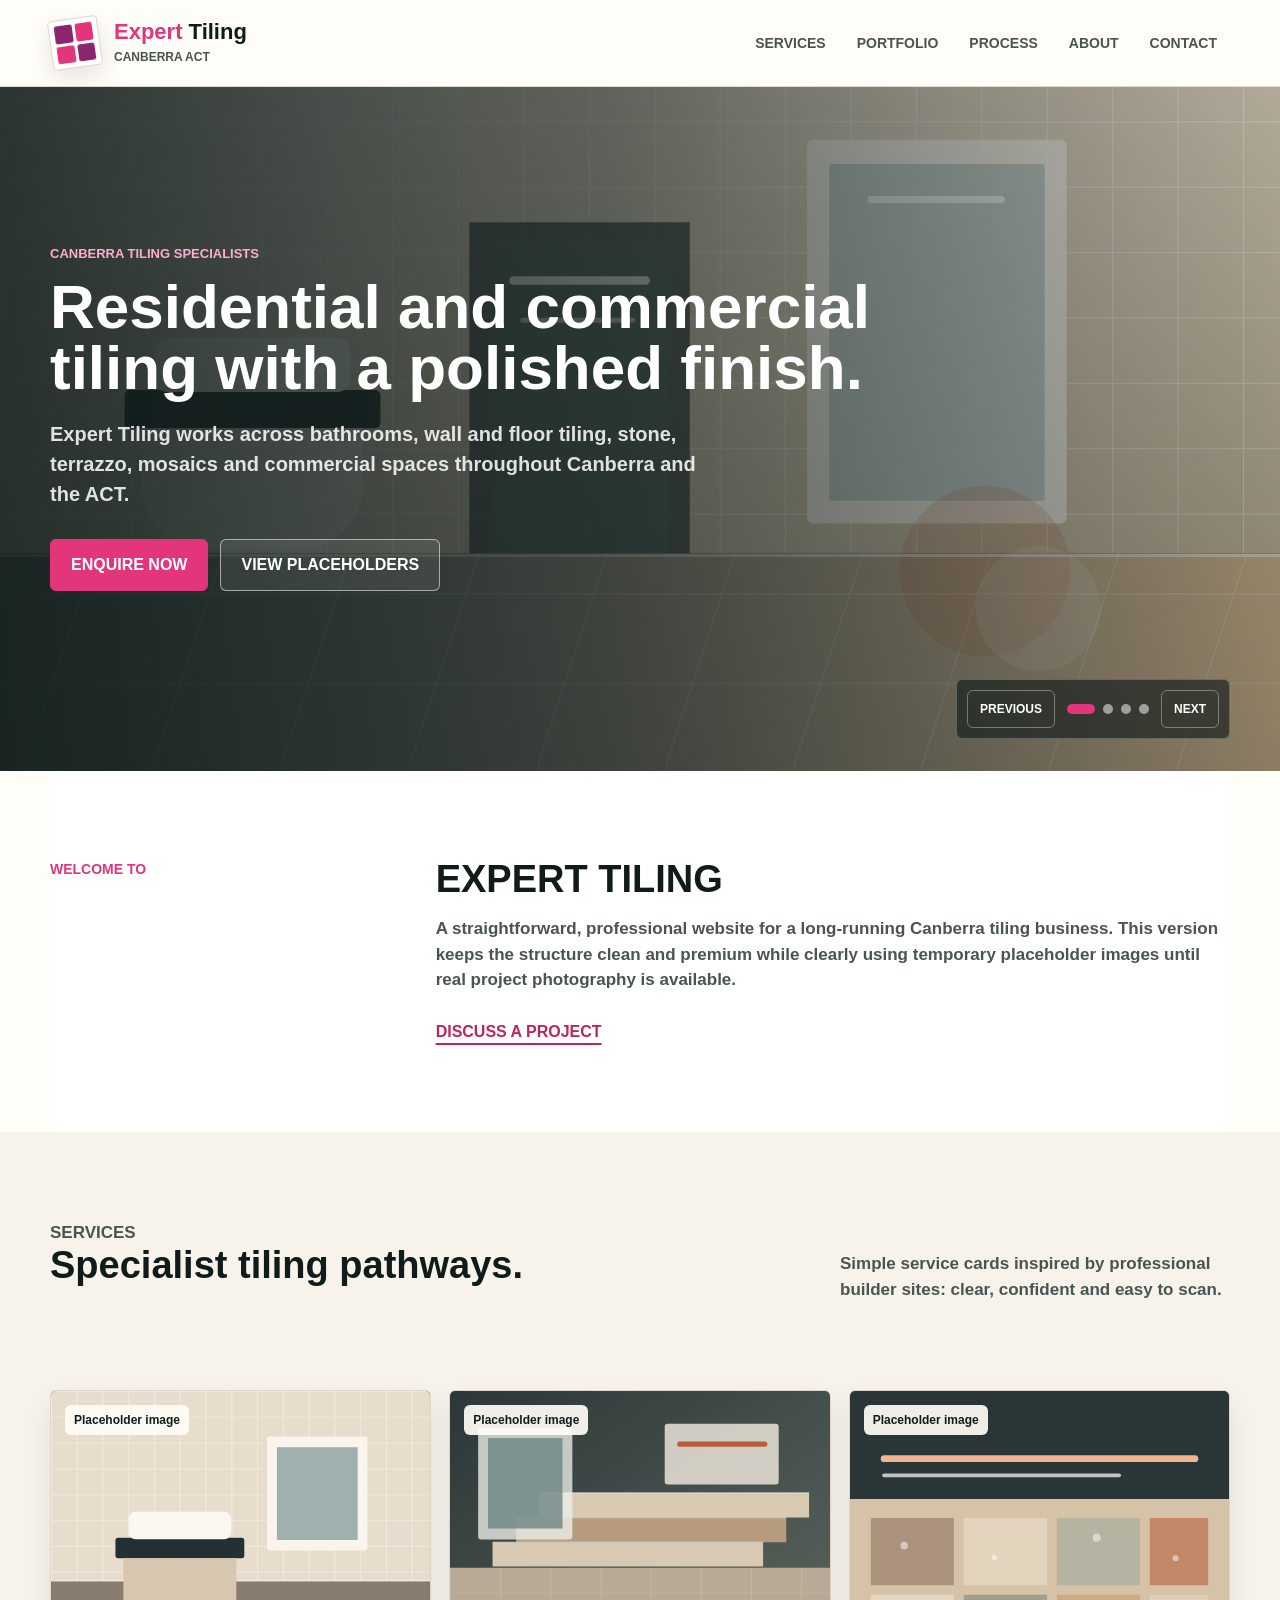
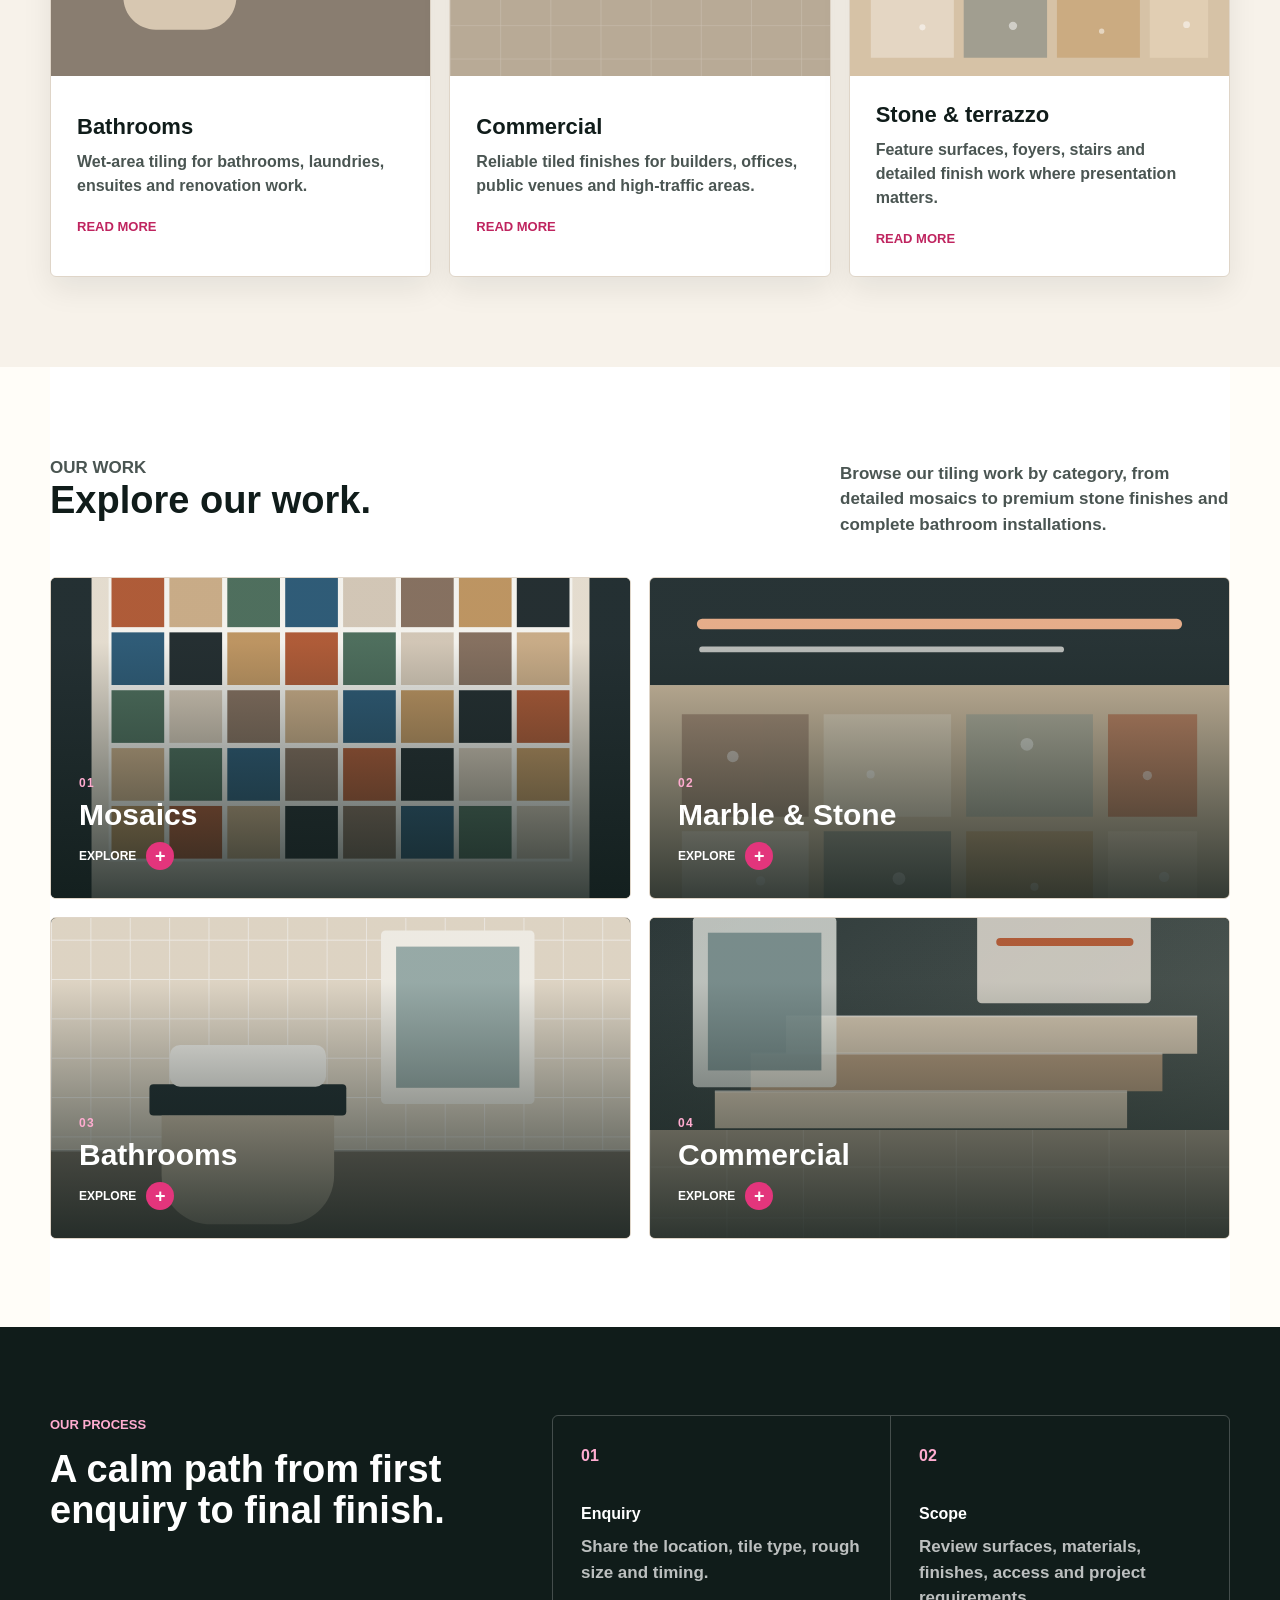
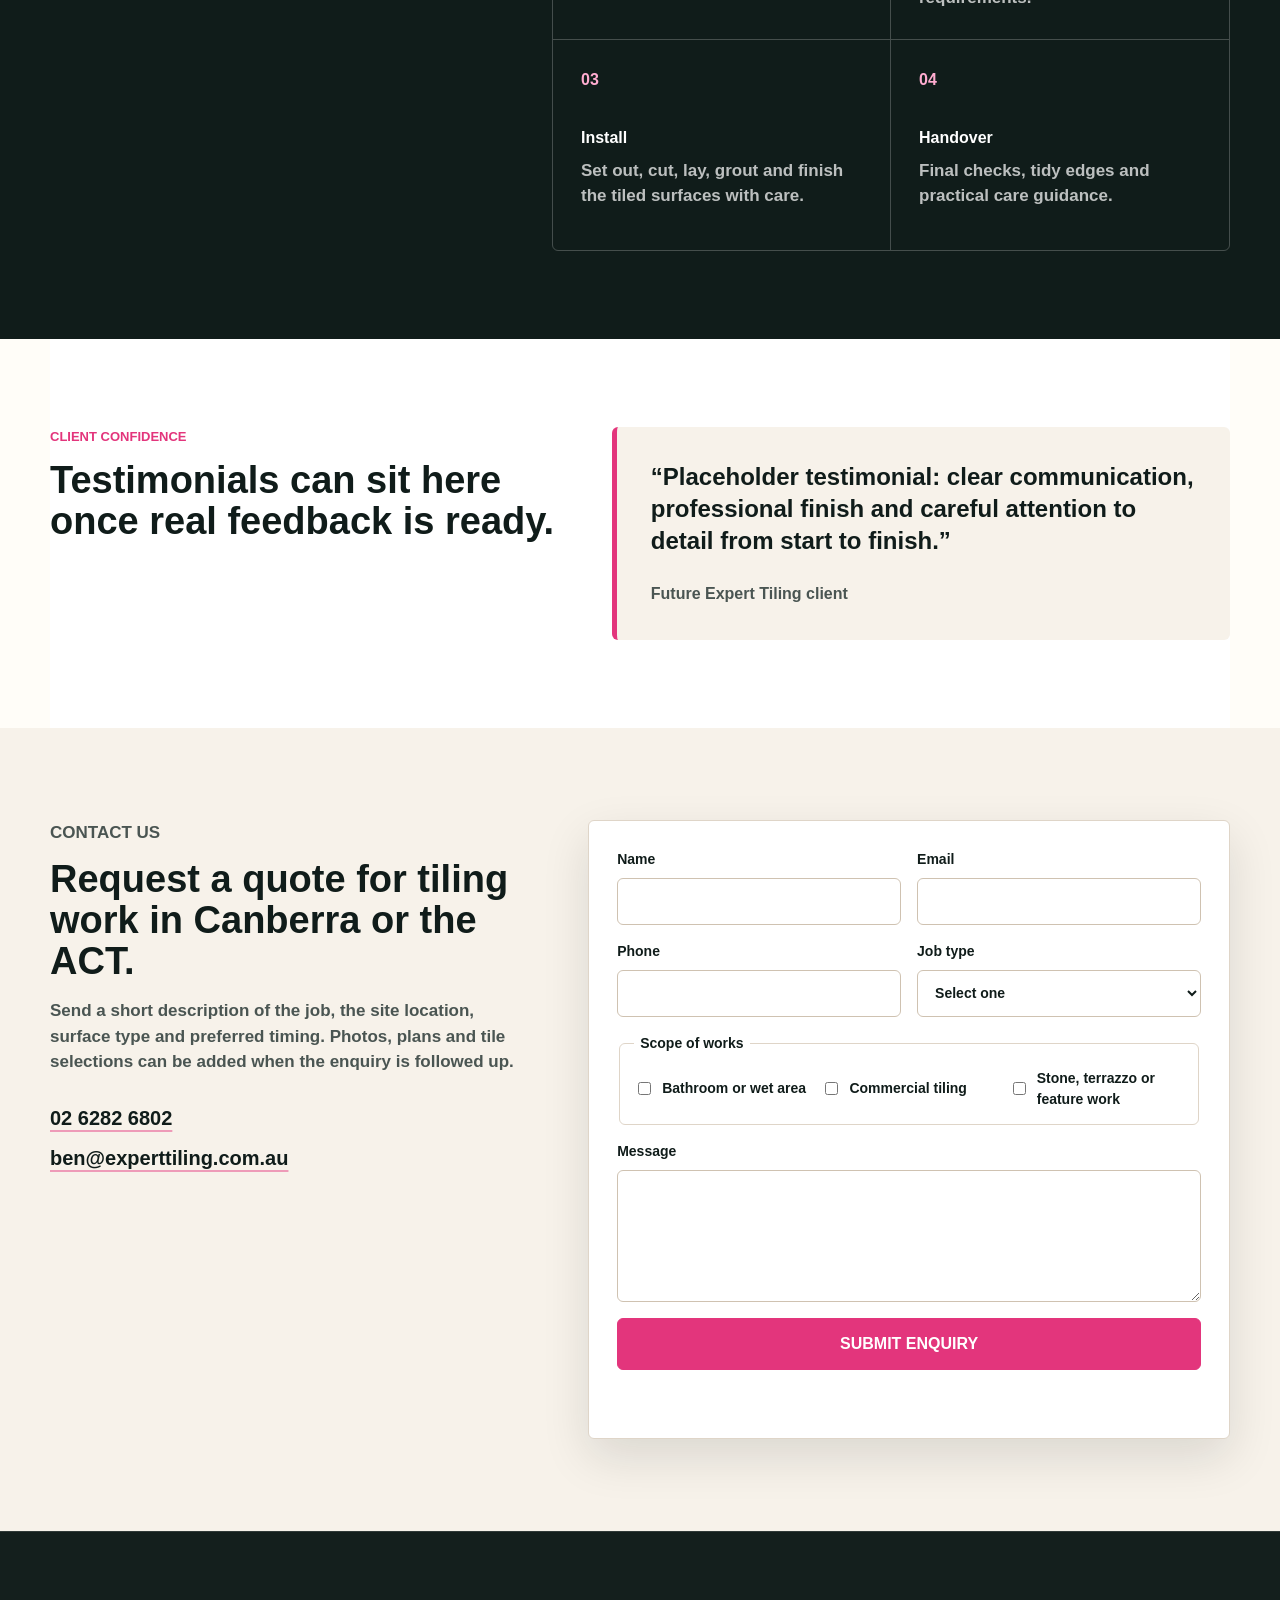
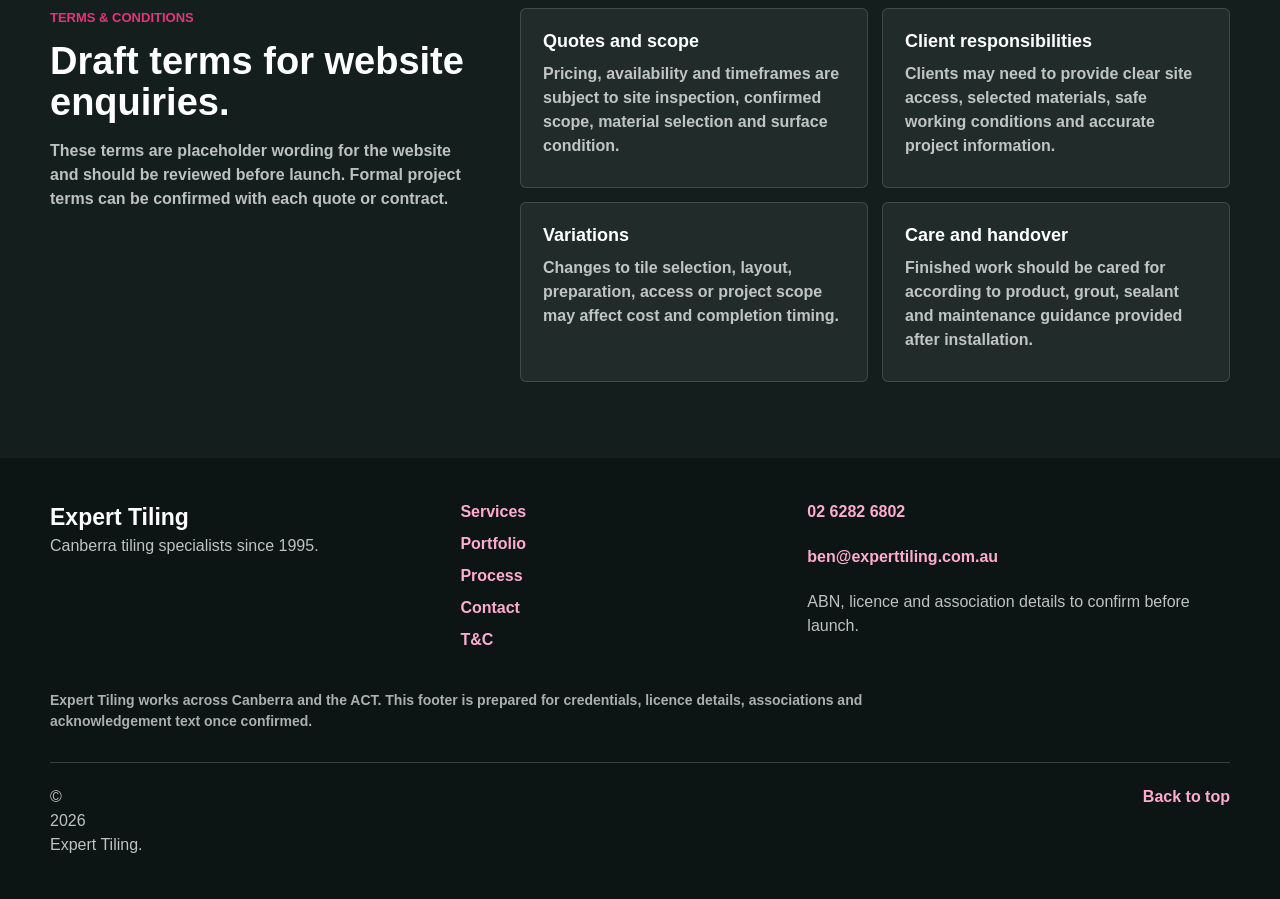
==== index.html @ 42ad2a0a "Initial Commit" ====
<!doctype html>
<html lang="en-AU">
  <head>
    <meta charset="utf-8">
    <meta name="viewport" content="width=device-width, initial-scale=1">
    <meta
      name="description"
      content="Expert Tiling provides commercial and residential tiling services across Canberra and the ACT, including bathrooms, stone, terrazzo, mosaics and commercial tiling."
    >
    <title>Expert Tiling | Canberra Tiling Specialists</title>
    <link rel="preload" href="assets/hero-placeholder.svg" as="image">
    <link rel="stylesheet" href="styles.css">
  </head>
  <body>
    <header class="site-header" data-header>
      <div class="header-inner">
        <a class="brand" href="#top" aria-label="Expert Tiling home">
          <span class="brand-mark" aria-hidden="true">
            <span></span>
            <span></span>
            <span></span>
            <span></span>
          </span>
          <span class="brand-type">
            <strong><span>Expert</span> Tiling</strong>
            <small>Canberra ACT</small>
          </span>
        </a>

        <button class="nav-toggle" type="button" aria-expanded="false" aria-controls="site-nav">
          <span class="sr-only">Toggle navigation</span>
          <span></span>
          <span></span>
          <span></span>
        </button>

        <nav class="site-nav" id="site-nav" aria-label="Main navigation">
          <a href="#services">Services</a>
          <a href="#portfolio">Portfolio</a>
          <a href="#process">Process</a>
          <a href="#about">About</a>
          <a href="#contact">Contact</a>
        </nav>
      </div>
    </header>

    <main id="top">
      <section class="hero" aria-labelledby="hero-title" data-hero>
        <div class="hero-slides" aria-hidden="true">
          <img class="hero-image is-active" src="assets/hero-placeholder.svg" alt="">
          <img class="hero-image" src="assets/bathroom-placeholder.svg" alt="">
          <img class="hero-image" src="assets/commercial-placeholder.svg" alt="">
          <img class="hero-image" src="assets/stone-placeholder.svg" alt="">
        </div>
        <div class="hero-overlay" aria-hidden="true"></div>

        <div class="hero-content">
          <p class="eyebrow">Canberra tiling specialists</p>
          <h1 id="hero-title">Residential and commercial tiling with a polished finish.</h1>
          <p class="hero-copy">
            Expert Tiling works across bathrooms, wall and floor tiling, stone, terrazzo,
            mosaics and commercial spaces throughout Canberra and the ACT.
          </p>
          <div class="hero-actions" aria-label="Primary actions">
            <a class="button primary" href="#contact">Enquire now</a>
            <a class="button secondary" href="#portfolio">View placeholders</a>
          </div>
        </div>

        <div class="slider-panel" aria-label="Hero image controls">
          <button class="slider-arrow" type="button" data-slide="previous" aria-label="Previous placeholder image">Previous</button>
          <div class="slider-dots" aria-label="Choose placeholder image">
            <button class="is-active" type="button" data-slide-to="0" aria-label="Show placeholder image 1"></button>
            <button type="button" data-slide-to="1" aria-label="Show placeholder image 2"></button>
            <button type="button" data-slide-to="2" aria-label="Show placeholder image 3"></button>
            <button type="button" data-slide-to="3" aria-label="Show placeholder image 4"></button>
          </div>
          <button class="slider-arrow" type="button" data-slide="next" aria-label="Next placeholder image">Next</button>
        </div>
      </section>

      <section class="intro section" id="about" aria-labelledby="intro-title">
        <div class="intro-label">Welcome to</div>
        <div class="intro-content">
          <h2 id="intro-title">Expert Tiling</h2>
          <p>
            A straightforward, professional website for a long-running Canberra tiling business.
            This version keeps the structure clean and premium while clearly using temporary
            placeholder images until real project photography is available.
          </p>
          <a class="text-link" href="#contact">Discuss a project</a>
        </div>
      </section>

      <section class="service-pathways" id="services" aria-labelledby="services-title">
        <div class="section-heading section">
          <div>
            <p class="eyebrow">Services</p>
            <h2 id="services-title">Specialist tiling pathways.</h2>
          </div>
          <p>
            Simple service cards inspired by professional builder sites: clear, confident and easy to scan.
          </p>
        </div>

        <div class="pathway-grid section-narrow">
          <a class="pathway-card" href="#contact">
            <img src="assets/bathroom-placeholder.svg" alt="Bathroom tiling placeholder">
            <span class="placeholder-label">Placeholder image</span>
            <div>
              <h3>Bathrooms</h3>
              <p>Wet-area tiling for bathrooms, laundries, ensuites and renovation work.</p>
              <span>Read more</span>
            </div>
          </a>
          <a class="pathway-card" href="#contact">
            <img src="assets/commercial-placeholder.svg" alt="Commercial tiling placeholder">
            <span class="placeholder-label">Placeholder image</span>
            <div>
              <h3>Commercial</h3>
              <p>Reliable tiled finishes for builders, offices, public venues and high-traffic areas.</p>
              <span>Read more</span>
            </div>
          </a>
          <a class="pathway-card" href="#contact">
            <img src="assets/stone-placeholder.svg" alt="Stone and terrazzo placeholder">
            <span class="placeholder-label">Placeholder image</span>
            <div>
              <h3>Stone & terrazzo</h3>
              <p>Feature surfaces, foyers, stairs and detailed finish work where presentation matters.</p>
              <span>Read more</span>
            </div>
          </a>
        </div>
      </section>

      <section class="gallery section" id="portfolio" aria-labelledby="gallery-title">
  <div class="section-heading gallery-heading">
    <div>
      <p class="eyebrow">Our work</p>
      <h2 id="gallery-title">Explore our work.</h2>
    </div>

    <p>
      Browse our tiling work by category, from detailed mosaics to premium
      stone finishes and complete bathroom installations.
    </p>
  </div>

  <div class="gallery-grid">

    <!-- Mosaics -->
    <article class="gallery-category" data-gallery-category>
      <button
        class="gallery-category-trigger"
        type="button"
        aria-expanded="false"
      >
        <img
          src="assets/mosaic-placeholder.svg"
          alt="Mosaic tiling"
        >

        <span class="gallery-category-overlay">
          <span class="gallery-category-number">01</span>
          <span class="gallery-category-title">Mosaics</span>
          <span class="gallery-category-action">
            Explore
            <span>+</span>
          </span>
        </span>
      </button>

<div class="gallery-expanded">

  <div class="gallery-feature">

    <img
      src="assets/mosaic-placeholder.svg"
      alt="Mosaic tiling project"
      data-gallery-main
    >

    <button
      class="gallery-carousel-button previous"
      type="button"
      data-gallery-prev
      aria-label="Previous mosaic image"
    >
      &#8592;
    </button>

    <button
      class="gallery-carousel-button next"
      type="button"
      data-gallery-next
      aria-label="Next mosaic image"
    >
      &#8594;
    </button>

    <span
      class="gallery-image-counter"
      data-gallery-counter
    >1 / 3</span>

  </div>

  <div class="gallery-feature-content">

    <p class="eyebrow">Mosaics</p>

    <h3>Detailed feature tiling.</h3>

    <p>
      A selection of mosaic work, feature areas and detailed tile
      installations.
    </p>

  </div>

  <div class="gallery-thumbnails">

    <button
      class="gallery-thumbnail is-active"
      type="button"
      data-gallery-thumb
      data-image="assets/mosaic-placeholder.svg"
      data-alt="Mosaic project 1"
    >
      <img
        src="assets/mosaic-placeholder.svg"
        alt="Mosaic project 1"
      >
    </button>

    <button
      class="gallery-thumbnail"
      type="button"
      data-gallery-thumb
      data-image="assets/mosaic-placeholder.svg"
      data-alt="Mosaic project 2"
    >
      <img
        src="assets/mosaic-placeholder.svg"
        alt="Mosaic project 2"
      >
    </button>

    <button
      class="gallery-thumbnail"
      type="button"
      data-gallery-thumb
      data-image="assets/mosaic-placeholder.svg"
      data-alt="Mosaic project 3"
    >
      <img
        src="assets/mosaic-placeholder.svg"
        alt="Mosaic project 3"
      >
    </button>

  </div>

</div>
    </article>


    <!-- Marble & Stone -->
    <article class="gallery-category" data-gallery-category>
      <button
        class="gallery-category-trigger"
        type="button"
        aria-expanded="false"
      >
        <img
          src="assets/stone-placeholder.svg"
          alt="Marble and stone tiling"
        >

        <span class="gallery-category-overlay">
          <span class="gallery-category-number">02</span>
          <span class="gallery-category-title">Marble & Stone</span>
          <span class="gallery-category-action">
            Explore
            <span>+</span>
          </span>
        </span>
      </button>

<div class="gallery-expanded">

  <div class="gallery-feature">

    <img
      src="assets/stone-placeholder.svg"
      alt="Stone tiling project"
      data-gallery-main
    >

    <button
      class="gallery-carousel-button previous"
      type="button"
      data-gallery-prev
      aria-label="Previous Stone image"
    >
      &#8592;
    </button>

    <button
      class="gallery-carousel-button next"
      type="button"
      data-gallery-next
      aria-label="Next Stone image"
    >
      &#8594;
    </button>

    <span
      class="gallery-image-counter"
      data-gallery-counter
    >1 / 3</span>

  </div>

  <div class="gallery-feature-content">

    <p class="eyebrow">Marble and Stone</p>

    <h3>Detailed feature tiling.</h3>

    <p>
      A selection of Marble and Stone work, feature areas and detailed tile
      installations.
    </p>

  </div>

  <div class="gallery-thumbnails">

    <button
      class="gallery-thumbnail is-active"
      type="button"
      data-gallery-thumb
      data-image="assets/stone-placeholder.svg"
      data-alt="Marble and Stone project 1"
    >
      <img
        src="assets/stone-placeholder.svg"
        alt="Marble and Stone project 1"
      >
    </button>

    <button
      class="gallery-thumbnail"
      type="button"
      data-gallery-thumb
      data-image="assets/stone-placeholder.svg"
      data-alt="Marble and Stone project 2"
    >
      <img
        src="assets/stone-placeholder.svg"
        alt="Marble and Stone project 2"
      >
    </button>

    <button
      class="gallery-thumbnail"
      type="button"
      data-gallery-thumb
      data-image="assets/stone-placeholder.svg"
      data-alt="Marble and Stone project 3"
    >
      <img
        src="assets/stone-placeholder.svg"
        alt="Marble and Stone project 3"
      >
    </button>

  </div>

</div>
    </article>


    <!-- Bathrooms -->
    <article class="gallery-category" data-gallery-category>
      <button
        class="gallery-category-trigger"
        type="button"
        aria-expanded="false"
      >
        <img
          src="assets/bathroom-placeholder.svg"
          alt="Bathroom tiling"
        >

        <span class="gallery-category-overlay">
          <span class="gallery-category-number">03</span>
          <span class="gallery-category-title">Bathrooms</span>
          <span class="gallery-category-action">
            Explore
            <span>+</span>
          </span>
        </span>
      </button>

<div class="gallery-expanded">

  <div class="gallery-feature">

    <img
      src="assets/bathroom-placeholder.svg"
      alt="Bathroom tiling project"
      data-gallery-main
    >

    <button
      class="gallery-carousel-button previous"
      type="button"
      data-gallery-prev
      aria-label="Previous bathroom image"
    >
      &#8592;
    </button>

    <button
      class="gallery-carousel-button next"
      type="button"
      data-gallery-next
      aria-label="Next bathroom image"
    >
      &#8594;
    </button>

    <span
      class="gallery-image-counter"
      data-gallery-counter
    >1 / 3</span>

  </div>

  <div class="gallery-feature-content">

    <p class="eyebrow">Bathroom</p>

    <h3>Detailed feature tiling.</h3>

    <p>
      A selection of bathroom work, feature areas and detailed tile
      installations.
    </p>

  </div>

  <div class="gallery-thumbnails">

    <button
      class="gallery-thumbnail is-active"
      type="button"
      data-gallery-thumb
      data-image="assets/bathroom-placeholder.svg"
      data-alt="bathroom project 1"
    >
      <img
        src="assets/bathroom-placeholder.svg"
        alt="bathroom project 1"
      >
    </button>

    <button
      class="gallery-thumbnail"
      type="button"
      data-gallery-thumb
      data-image="assets/bathroom-placeholder.svg"
      data-alt="bathroom project 2"
    >
      <img
        src="assets/bathroom-placeholder.svg"
        alt="bathroom project 2"
      >
    </button>

    <button
      class="gallery-thumbnail"
      type="button"
      data-gallery-thumb
      data-image="assets/bathroom-placeholder.svg"
      data-alt="bathroom project 3"
    >
      <img
        src="assets/bathroom-placeholder.svg"
        alt="bathroom project 3"
      >
    </button>

  </div>

</div>
    </article>


    <!-- Commercial -->
    <article class="gallery-category" data-gallery-category>
      <button
        class="gallery-category-trigger"
        type="button"
        aria-expanded="false"
      >
        <img
          src="assets/commercial-placeholder.svg"
          alt="Commercial tiling"
        >

        <span class="gallery-category-overlay">
          <span class="gallery-category-number">04</span>
          <span class="gallery-category-title">Commercial</span>
          <span class="gallery-category-action">
            Explore
            <span>+</span>
          </span>
        </span>
      </button>

<div class="gallery-expanded">

  <div class="gallery-feature">

    <img
      src="assets/commercial-placeholder.svg"
      alt="Commercial tiling project"
      data-gallery-main
    >

    <button
      class="gallery-carousel-button previous"
      type="button"
      data-gallery-prev
      aria-label="Previous commercial image"
    >
      &#8592;
    </button>

    <button
      class="gallery-carousel-button next"
      type="button"
      data-gallery-next
      aria-label="Next commercial image"
    >
      &#8594;
    </button>

    <span
      class="gallery-image-counter"
      data-gallery-counter
    >1 / 3</span>

  </div>

  <div class="gallery-feature-content">

    <p class="eyebrow">Commercial</p>

    <h3>Detailed feature tiling.</h3>

    <p>
      A selection of commercial work, feature areas and detailed tile
      installations.
    </p>

  </div>

  <div class="gallery-thumbnails">

    <button
      class="gallery-thumbnail is-active"
      type="button"
      data-gallery-thumb
      data-image="assets/commercial-placeholder.svg"
      data-alt="Commercial project 1"
    >
      <img
        src="assets/commercial-placeholder.svg"
        alt="Commercial project 1"
      >
    </button>

    <button
      class="gallery-thumbnail"
      type="button"
      data-gallery-thumb
      data-image="assets/commercial-placeholder.svg"
      data-alt="Commercial project 2"
    >
      <img
        src="assets/commercial-placeholder.svg"
        alt="Commercial project 2"
      >
    </button>

    <button
      class="gallery-thumbnail"
      type="button"
      data-gallery-thumb
      data-image="assets/commercial-placeholder.svg"
      data-alt="Commercial project 3"
    >
      <img
        src="assets/commercial-placeholder.svg"
        alt="Commercial project 3"
      >
    </button>

  </div>

</div>
    </article>

  </div>
</section>

      <section class="process-band" id="process" aria-labelledby="process-title">
        <div class="section process-layout">
          <div>
            <p class="eyebrow">Our process</p>
            <h2 id="process-title">A calm path from first enquiry to final finish.</h2>
          </div>
          <ol class="process-list">
            <li>
              <strong>Enquiry</strong>
              <span>Share the location, tile type, rough size and timing.</span>
            </li>
            <li>
              <strong>Scope</strong>
              <span>Review surfaces, materials, finishes, access and project requirements.</span>
            </li>
            <li>
              <strong>Install</strong>
              <span>Set out, cut, lay, grout and finish the tiled surfaces with care.</span>
            </li>
            <li>
              <strong>Handover</strong>
              <span>Final checks, tidy edges and practical care guidance.</span>
            </li>
          </ol>
        </div>
      </section>

      <section class="testimonial section" aria-labelledby="testimonial-title">
        <div>
          <p class="eyebrow">Client confidence</p>
          <h2 id="testimonial-title">Testimonials can sit here once real feedback is ready.</h2>
        </div>
        <blockquote>
          <p>
            “Placeholder testimonial: clear communication, professional finish and careful attention to detail from start to finish.”
          </p>
          <cite>Future Expert Tiling client</cite>
        </blockquote>
      </section>

      <section class="contact-section" id="contact" aria-labelledby="contact-title">
        <div class="contact-copy">
          <p class="eyebrow">Contact us</p>
          <h2 id="contact-title">Request a quote for tiling work in Canberra or the ACT.</h2>
          <p>
            Send a short description of the job, the site location, surface type and preferred timing.
            Photos, plans and tile selections can be added when the enquiry is followed up.
          </p>
          <div class="contact-methods" aria-label="Contact details">
            <a href="tel:+61262826802">02 6282 6802</a>
            <a href="mailto:ben@experttiling.com.au">ben@experttiling.com.au</a>
          </div>
        </div>

        <form class="quote-form" data-quote-form>
          <label>
            Name
            <input name="name" type="text" autocomplete="name" required>
          </label>
          <label>
            Email
            <input name="email" type="email" autocomplete="email" required>
          </label>
          <label>
            Phone
            <input name="phone" type="tel" autocomplete="tel">
          </label>
          <label>
            Job type
            <select name="job-type" required>
              <option value="">Select one</option>
              <option>Bathroom or laundry</option>
              <option>Kitchen or splashback</option>
              <option>Commercial project</option>
              <option>Stone, terrazzo or feature work</option>
              <option>Repair or replacement</option>
            </select>
          </label>
          <fieldset class="full scope-fieldset">
            <legend>Scope of works</legend>
            <label><input type="checkbox" name="scope" value="bathroom"> Bathroom or wet area</label>
            <label><input type="checkbox" name="scope" value="commercial"> Commercial tiling</label>
            <label><input type="checkbox" name="scope" value="stone"> Stone, terrazzo or feature work</label>
          </fieldset>
          <label class="full">
            Message
            <textarea name="message" rows="5" required></textarea>
          </label>
          <button class="button primary full" type="submit">Submit enquiry</button>
          <p class="form-status" data-form-status role="status" aria-live="polite"></p>
        </form>
      </section>

      <section class="terms-section" id="terms" aria-labelledby="terms-title">
        <div class="terms-inner">
          <div>
            <p class="eyebrow">Terms & conditions</p>
            <h2 id="terms-title">Draft terms for website enquiries.</h2>
            <p>
              These terms are placeholder wording for the website and should be reviewed before launch.
              Formal project terms can be confirmed with each quote or contract.
            </p>
          </div>
          <div class="terms-grid">
            <article>
              <h3>Quotes and scope</h3>
              <p>Pricing, availability and timeframes are subject to site inspection, confirmed scope, material selection and surface condition.</p>
            </article>
            <article>
              <h3>Client responsibilities</h3>
              <p>Clients may need to provide clear site access, selected materials, safe working conditions and accurate project information.</p>
            </article>
            <article>
              <h3>Variations</h3>
              <p>Changes to tile selection, layout, preparation, access or project scope may affect cost and completion timing.</p>
            </article>
            <article>
              <h3>Care and handover</h3>
              <p>Finished work should be cared for according to product, grout, sealant and maintenance guidance provided after installation.</p>
            </article>
          </div>
        </div>
      </section>
    </main>

    <footer class="site-footer" id="site-credentials">
      <div>
        <strong>Expert Tiling</strong>
        <span>Canberra tiling specialists since 1995.</span>
      </div>
      <nav class="footer-links" aria-label="Footer navigation">
        <a href="#services">Services</a>
        <a href="#portfolio">Portfolio</a>
        <a href="#process">Process</a>
        <a href="#contact">Contact</a>
        <a href="#terms">T&C</a>
      </nav>
      <div class="footer-contact">
        <a href="tel:+61262826802">02 6282 6802</a>
        <a href="mailto:ben@experttiling.com.au">ben@experttiling.com.au</a>
        <span>ABN, licence and association details to confirm before launch.</span>
      </div>
      <p class="acknowledgement">
        Expert Tiling works across Canberra and the ACT. This footer is prepared for credentials,
        licence details, associations and acknowledgement text once confirmed.
      </p>
      <div class="footer-bottom">
        <span>&copy; <span data-year></span> Expert Tiling.</span>
        <a href="#top">Back to top</a>
      </div>
    </footer>

    <script src="script.js"></script>
  </body>
</html>
---- styles.css ----
:root {
  --ink: #101c1a;
  --ink-soft: #4a5552;
  --paper: #f7f2ea;
  --paper-strong: #fffdf8;
  --line: #dfd5c8;
  --tile-purple: #8a266e;
  --expert-pink: #e3357c;
  --expert-pink-dark: #bf245f;
  --green-black: #101c1a;
  --sand: #dfd1bd;
  --shadow: 0 18px 48px rgba(16, 28, 26, 0.12);
  --radius: 6px;
  --max: 1180px;
}

* {
  box-sizing: border-box;
}

html {
  scroll-behavior: smooth;
}

body {
  margin: 0;
  color: var(--ink);
  background: var(--paper-strong);
  font-family: Arial, Helvetica, sans-serif;
  line-height: 1.5;
  letter-spacing: 0;
}

img {
  display: block;
  max-width: 100%;
}

a {
  color: inherit;
  text-decoration: none;
}

button,
input,
select,
textarea {
  font: inherit;
}

button {
  cursor: pointer;
}

.sr-only {
  position: absolute;
  width: 1px;
  height: 1px;
  padding: 0;
  margin: -1px;
  overflow: hidden;
  clip: rect(0, 0, 0, 0);
  white-space: nowrap;
  border: 0;
}

.site-header {
  position: sticky;
  top: 0;
  z-index: 30;
  background: rgba(255, 253, 248, 0.98);
  border-bottom: 1px solid rgba(223, 213, 200, 0.9);
  backdrop-filter: blur(14px);
}

.site-header.has-shadow {
  box-shadow: 0 10px 30px rgba(16, 28, 26, 0.08);
}

.header-inner {
  display: flex;
  align-items: center;
  justify-content: space-between;
  gap: 26px;
  width: min(var(--max), calc(100% - 48px));
  min-height: 86px;
  margin: 0 auto;
}

.brand {
  display: inline-flex;
  align-items: center;
  gap: 14px;
}

.brand-mark {
  display: grid;
  grid-template-columns: repeat(2, 1fr);
  gap: 3px;
  width: 50px;
  height: 50px;
  padding: 5px;
  background: #fff;
  border: 1px solid var(--line);
  border-radius: 4px;
  box-shadow: 0 10px 22px rgba(16, 28, 26, 0.1);
  transform: rotate(-8deg);
}

.brand-mark span {
  display: block;
  background: var(--tile-purple);
  border-radius: 2px;
}

.brand-mark span:nth-child(2),
.brand-mark span:nth-child(3) {
  background: var(--expert-pink);
}

.brand-type strong,
.brand-type small {
  display: block;
}

.brand-type strong {
  font-size: 22px;
  font-weight: 900;
  line-height: 1;
}

.brand-type strong span {
  color: var(--expert-pink);
}

.brand-type small {
  margin-top: 5px;
  color: var(--ink-soft);
  font-size: 12px;
  font-weight: 700;
  text-transform: uppercase;
}

.site-nav {
  display: flex;
  align-items: center;
  gap: 5px;
}

.site-nav a {
  min-height: 42px;
  padding: 11px 13px;
  border-radius: var(--radius);
  color: var(--ink-soft);
  font-size: 14px;
  font-weight: 900;
  text-transform: uppercase;
}

.site-nav a:hover,
.site-nav a:focus-visible {
  color: var(--ink);
  background: #f0e6d8;
  outline: none;
}

.nav-toggle {
  display: none;
  width: 44px;
  height: 44px;
  padding: 10px;
  background: transparent;
  border: 1px solid var(--line);
  border-radius: var(--radius);
}

.nav-toggle span:not(.sr-only) {
  display: block;
  height: 2px;
  margin: 5px 0;
  background: var(--ink);
}

.hero {
  position: relative;
  isolation: isolate;
  display: grid;
  min-height: 76svh;
  overflow: hidden;
  background: var(--ink);
}

.hero-slides,
.hero-image,
.hero-overlay {
  position: absolute;
  inset: 0;
  width: 100%;
  height: 100%;
}

.hero-slides {
  z-index: -3;
}

.hero-image {
  z-index: -2;
  object-fit: cover;
  opacity: 0;
  transform: scale(1.04);
  transition: opacity 700ms ease, transform 1600ms ease;
}

.hero-image.is-active {
  opacity: 1;
  transform: scale(1);
}

.hero-overlay {
  z-index: -1;
  background:
    linear-gradient(90deg, rgba(16, 28, 26, 0.88), rgba(16, 28, 26, 0.62) 48%, rgba(16, 28, 26, 0.2)),
    linear-gradient(0deg, rgba(16, 28, 26, 0.2), rgba(16, 28, 26, 0));
}

.hero-content {
  width: min(var(--max), calc(100% - 48px));
  margin: auto;
  padding: 88px 0 112px;
  color: #fff;
}

.eyebrow,
.section-kicker {
  margin: 0 0 14px;
  color: var(--expert-pink);
  font-size: 13px;
  font-weight: 900;
  text-transform: uppercase;
}

.hero .eyebrow {
  color: #ffacd0;
}

h1,
h2,
h3,
p {
  margin-top: 0;
}

h1 {
  max-width: 860px;
  margin-bottom: 20px;
  font-size: 62px;
  line-height: 0.98;
  font-weight: 900;
  letter-spacing: 0;
}

h2 {
  margin-bottom: 16px;
  font-size: 38px;
  line-height: 1.08;
  font-weight: 900;
  letter-spacing: 0;
}

h3 {
  margin-bottom: 10px;
  font-size: 22px;
  line-height: 1.18;
  font-weight: 900;
}

.hero-copy {
  max-width: 680px;
  margin-bottom: 30px;
  color: rgba(255, 255, 255, 0.86);
  font-size: 20px;
  font-weight: 700;
}

.hero-actions {
  display: flex;
  flex-wrap: wrap;
  gap: 12px;
}

.button {
  display: inline-flex;
  align-items: center;
  justify-content: center;
  min-height: 48px;
  padding: 13px 20px;
  border: 1px solid transparent;
  border-radius: var(--radius);
  font-weight: 900;
  text-transform: uppercase;
}

.button.primary {
  color: #fff;
  background: var(--expert-pink);
  border-color: var(--expert-pink);
}

.button.primary:hover,
.button.primary:focus-visible {
  background: var(--expert-pink-dark);
  border-color: var(--expert-pink-dark);
  outline: none;
}

.button.secondary {
  color: #fff;
  background: rgba(255, 255, 255, 0.08);
  border-color: rgba(255, 255, 255, 0.55);
}

.button.secondary:hover,
.button.secondary:focus-visible {
  background: rgba(255, 255, 255, 0.16);
  outline: none;
}

.button.outline {
  color: var(--ink);
  background: transparent;
  border-color: var(--ink);
}

.button.outline:hover,
.button.outline:focus-visible {
  color: #fff;
  background: var(--ink);
  outline: none;
}

.slider-panel {
  position: absolute;
  right: max(24px, calc((100vw - var(--max)) / 2));
  bottom: 32px;
  z-index: 4;
  display: flex;
  align-items: center;
  gap: 12px;
  padding: 10px;
  color: #fff;
  background: rgba(16, 28, 26, 0.64);
  border: 1px solid rgba(255, 255, 255, 0.24);
  border-radius: var(--radius);
  backdrop-filter: blur(10px);
}

.slider-arrow {
  min-height: 38px;
  padding: 7px 12px;
  color: #fff;
  background: transparent;
  border: 1px solid rgba(255, 255, 255, 0.35);
  border-radius: var(--radius);
  font-size: 12px;
  font-weight: 900;
  text-transform: uppercase;
}

.slider-arrow:hover,
.slider-arrow:focus-visible {
  background: rgba(255, 255, 255, 0.16);
  outline: none;
}

.slider-dots {
  display: flex;
  gap: 8px;
}

.slider-dots button {
  width: 10px;
  height: 10px;
  padding: 0;
  background: rgba(255, 255, 255, 0.52);
  border: 0;
  border-radius: 999px;
}

.slider-dots button.is-active {
  width: 28px;
  background: var(--expert-pink);
}

.section,
.section-narrow {
  width: min(var(--max), calc(100% - 48px));
  margin: 0 auto;
}

.section {
  padding: 88px 0;
}

.section-narrow {
  padding-bottom: 90px;
}

.intro {
  display: grid;
  grid-template-columns: 0.42fr 1fr;
  gap: 52px;
  align-items: start;
  background: #fff;
}

.intro-label {
  color: var(--expert-pink);
  font-size: 14px;
  font-weight: 900;
  text-transform: uppercase;
}

.intro-content h2 {
  text-transform: uppercase;
}

.intro-content p,
.section-heading p,
.process-list span,
.contact-copy p {
  color: var(--ink-soft);
  font-size: 17px;
  font-weight: 700;
}

.text-link {
  display: inline-flex;
  margin-top: 10px;
  color: var(--expert-pink-dark);
  font-weight: 900;
  text-decoration: underline;
  text-decoration-thickness: 2px;
  text-underline-offset: 6px;
  text-transform: uppercase;
}

.service-pathways {
  background: var(--paper);
}

.section-heading {
  display: flex;
  align-items: end;
  justify-content: space-between;
  gap: 32px;
}

.section-heading > div {
  max-width: 720px;
}

.section-heading p {
  max-width: 390px;
  margin-bottom: 0;
}

.pathway-grid {
  display: grid;
  grid-template-columns: repeat(3, 1fr);
  gap: 18px;
}

.pathway-card {
  position: relative;
  display: grid;
  min-height: 460px;
  overflow: hidden;
  background: #fff;
  border: 1px solid var(--line);
  border-radius: var(--radius);
  box-shadow: 0 12px 30px rgba(16, 28, 26, 0.08);
  transition: transform 180ms ease, box-shadow 180ms ease;
}

.pathway-card:hover,
.pathway-card:focus-visible {
  transform: translateY(-5px);
  box-shadow: var(--shadow);
  outline: none;
}

.pathway-card img {
  width: 100%;
  aspect-ratio: 4 / 3;
  object-fit: cover;
}

.pathway-card div {
  padding: 26px;
}

.pathway-card p {
  color: var(--ink-soft);
  font-weight: 700;
}

.pathway-card span:not(.placeholder-label) {
  color: var(--expert-pink-dark);
  font-size: 13px;
  font-weight: 900;
  text-transform: uppercase;
}

.placeholder-label {
  position: absolute;
  top: 14px;
  left: 14px;
  z-index: 2;
  padding: 6px 9px;
  color: var(--ink);
  background: rgba(255, 253, 248, 0.92);
  border-radius: var(--radius);
  font-size: 12px;
  font-weight: 900;
}

/* =========================================
   GALLERY
========================================= */

.gallery {
  background: #fff;
}

.gallery-heading {
  margin-bottom: 40px;
}

/* Main 2 x 2 gallery grid */

.gallery-grid {
  display: grid;
  grid-template-columns: repeat(2, minmax(0, 1fr));
  gap: 18px;
}

/* Individual category */

.gallery-category {
  position: relative;
  min-width: 0;
  overflow: hidden;
  background: var(--paper);
  border: 1px solid var(--line);
  border-radius: var(--radius);
  transition: border-color 200ms ease;
}

/* Category button */

.gallery-category-trigger {
  position: relative;
  display: block;
  width: 100%;
  height: 320px;
  padding: 0;
  overflow: hidden;
  background: var(--ink);
  border: 0;
  cursor: pointer;
}

/* IMPORTANT:
   This prevents the image from becoming huge.
*/

.gallery-category-trigger > img {
  display: block;
  width: 100%;
  height: 320px;
  max-width: none;
  object-fit: cover;
  transition: transform 500ms ease;
}

.gallery-category-trigger:hover > img {
  transform: scale(1.05);
}

/* Dark gradient over image */

.gallery-category-trigger::after {
  content: "";
  position: absolute;
  inset: 0;
  background:
    linear-gradient(
      180deg,
      rgba(16, 28, 26, 0.05) 20%,
      rgba(16, 28, 26, 0.82) 100%
    );
  pointer-events: none;
}

/* Text on image */

.gallery-category-overlay {
  position: absolute;
  inset: auto 0 0 0;
  z-index: 2;
  display: flex;
  flex-direction: column;
  align-items: flex-start;
  padding: 28px;
  color: #fff;
  text-align: left;
}

.gallery-category-number {
  margin-bottom: 8px;
  color: #ffacd0;
  font-size: 12px;
  font-weight: 900;
  letter-spacing: 0.12em;
}

.gallery-category-title {
  margin-bottom: 12px;
  font-size: 30px;
  font-weight: 900;
  line-height: 1;
}

.gallery-category-action {
  display: flex;
  align-items: center;
  gap: 10px;
  color: #fff;
  font-size: 12px;
  font-weight: 900;
  text-transform: uppercase;
}

.gallery-category-action span {
  display: flex;
  align-items: center;
  justify-content: center;
  width: 28px;
  height: 28px;
  background: var(--expert-pink);
  border-radius: 50%;
  font-size: 18px;
  line-height: 1;
  transition: transform 250ms ease;
}

.gallery-category-trigger[aria-expanded="true"]
.gallery-category-action span {
  transform: rotate(45deg);
}


/* =========================================
   EXPANDED CATEGORY
========================================= */

/* =========================================
   EXPANDED CATEGORY
========================================= */

.gallery-expanded {
  display: none;
  padding: 20px;
  background: var(--paper);
}

.gallery-category.is-open .gallery-expanded {
  display: block;
}


/* =========================================
   MAIN CAROUSEL
========================================= */

.gallery-feature {
  position: relative;
  display: block;
  width: 100%;
  margin-bottom: 20px;
  length: 100%;
}

.gallery-feature > img {
  display: block;
  width: 100%;
  height: 500px;
  object-fit: cover;
  border-radius: var(--radius);

  opacity: 1;
  transition: opacity 180ms ease;
}

.gallery-feature.is-changing > img {
  opacity: 0;
}


/* =========================================
   CAROUSEL ARROWS
========================================= */

.gallery-carousel-button {
  position: absolute;
  top: 50%;
  z-index: 5;

  display: flex;
  align-items: center;
  justify-content: center;

  width: 52px;
  height: 52px;

  padding: 0;

  color: var(--ink);
  background: rgba(255, 255, 255, 0.94);

  border: 0;
  border-radius: 50%;

  font-size: 25px;
  font-weight: 400;
  line-height: 1;

  transform: translateY(-50%);

  box-shadow: 0 8px 25px rgba(16, 28, 26, 0.18);

  transition:
    transform 200ms ease,
    background 200ms ease;
}

.gallery-carousel-button:hover,
.gallery-carousel-button:focus-visible {
  background: #fff;
  transform: translateY(-50%) scale(1.08);
  outline: none;
}

.gallery-carousel-button.previous {
  left: 18px;
}

.gallery-carousel-button.next {
  right: 18px;
}


/* =========================================
   IMAGE COUNTER
========================================= */

.gallery-image-counter {
  position: absolute;
  right: 18px;
  bottom: 18px;
  z-index: 5;

  padding: 7px 11px;

  color: #fff;
  background: rgba(16, 28, 26, 0.72);

  border-radius: 20px;

  font-size: 12px;
  font-weight: 900;
  letter-spacing: 0.08em;
}


/* =========================================
   FEATURE TEXT
========================================= */

.gallery-feature-content {
  padding: 4px 8px 24px;
}

.gallery-feature-content .eyebrow {
  margin-bottom: 12px;
}

.gallery-feature-content h3 {
  font-size: 28px;
}

.gallery-feature-content p:last-child {
  margin-bottom: 0;
  color: var(--ink-soft);
  font-weight: 700;
}


/* =========================================
   THUMBNAILS
========================================= */

.gallery-thumbnails {
  display: grid;
  grid-template-columns: repeat(3, minmax(0, 1fr));
  gap: 12px;
}

.gallery-thumbnail {
  position: relative;

  height: 150px;

  padding: 0;

  overflow: hidden;

  background: var(--ink);

  border: 3px solid transparent;
  border-radius: var(--radius);

  cursor: pointer;

  transition:
    border-color 200ms ease,
    opacity 200ms ease;
}

.gallery-thumbnail img {
  display: block;

  width: 100%;
  height: 100%;

  object-fit: cover;

  transition: transform 300ms ease;
}

.gallery-thumbnail:hover img {
  transform: scale(1.05);
}

.gallery-thumbnail:hover {
  opacity: 0.9;
}

.gallery-thumbnail.is-active {
  border-color: var(--expert-pink);
}


/* =========================================
   EXPANDED CATEGORY RESPONSIVE
========================================= */

@media (max-width: 980px) {

  .gallery-feature > img {
    height: 400px;
  }

}


@media (max-width: 720px) {

  .gallery-expanded {
    padding: 14px;
  }

  .gallery-feature > img {
    height: 300px;
  }

  .gallery-carousel-button {
    width: 44px;
    height: 44px;
    font-size: 21px;
  }

  .gallery-carousel-button.previous {
    left: 12px;
  }

  .gallery-carousel-button.next {
    right: 12px;
  }

  .gallery-image-counter {
    right: 12px;
    bottom: 12px;
  }

  .gallery-thumbnails {
    grid-template-columns: repeat(3, 1fr);
    gap: 8px;
  }

  .gallery-thumbnail {
    height: 90px;
  }

}

/* =========================================
   LIGHTBOX
========================================= */

.lightbox {
  position: fixed;
  inset: 0;
  z-index: 100;
  display: flex;
  align-items: center;
  justify-content: center;
  padding: 30px;
  background: rgba(10, 17, 16, 0.94);
  opacity: 0;
  visibility: hidden;
  pointer-events: none;
  transition:
    opacity 250ms ease,
    visibility 250ms ease;
}

.lightbox.is-open {
  opacity: 1;
  visibility: visible;
  pointer-events: auto;
}

.lightbox-content {
  display: flex;
  align-items: center;
  justify-content: center;
  width: min(1100px, 100%);
  max-height: 90vh;
}

.lightbox-image {
  display: block;
  max-width: 100%;
  max-height: 85vh;
  object-fit: contain;
  border-radius: var(--radius);
}

.lightbox-close {
  position: absolute;
  top: 22px;
  right: 24px;
  z-index: 2;
  width: 48px;
  height: 48px;
  padding: 0;
  color: #fff;
  background: rgba(255, 255, 255, 0.08);
  border: 1px solid rgba(255, 255, 255, 0.3);
  border-radius: 50%;
  font-size: 32px;
  line-height: 1;
}

.lightbox-close:hover,
.lightbox-close:focus-visible {
  background: var(--expert-pink);
  border-color: var(--expert-pink);
  outline: none;
}

body.lightbox-open {
  overflow: hidden;
}

.portfolio-card div {
  position: absolute;
  right: 22px;
  bottom: 20px;
  left: 22px;
  z-index: 2;
  color: #fff;
}

.portfolio-card p {
  margin-bottom: 6px;
  color: #ffacd0;
  font-size: 13px;
  font-weight: 900;
  text-transform: uppercase;
}

.process-band {
  background: var(--ink);
  color: #fff;
}

.process-band .eyebrow {
  color: #ffacd0;
}

.process-layout {
  display: grid;
  grid-template-columns: 0.8fr 1.2fr;
  gap: 50px;
  align-items: start;
}

.process-list {
  display: grid;
  grid-template-columns: repeat(2, 1fr);
  gap: 0;
  padding: 0;
  margin: 0;
  list-style: none;
  counter-reset: steps;
  border: 1px solid rgba(255, 255, 255, 0.22);
  border-radius: var(--radius);
}

.process-list li {
  min-height: 210px;
  padding: 28px;
  counter-increment: steps;
  border-right: 1px solid rgba(255, 255, 255, 0.22);
  border-bottom: 1px solid rgba(255, 255, 255, 0.22);
}

.process-list li:nth-child(2n) {
  border-right: 0;
}

.process-list li:nth-last-child(-n + 2) {
  border-bottom: 0;
}

.process-list li::before {
  content: counter(steps, decimal-leading-zero);
  display: block;
  margin-bottom: 34px;
  color: #ffacd0;
  font-weight: 900;
}

.process-list strong,
.process-list span {
  display: block;
}

.process-list span {
  margin-top: 8px;
  color: rgba(255, 255, 255, 0.72);
}

.testimonial {
  display: grid;
  grid-template-columns: 0.9fr 1.1fr;
  gap: 56px;
  align-items: start;
  background: #fff;
}

.testimonial blockquote {
  margin: 0;
  padding: 34px;
  color: var(--ink);
  background: var(--paper);
  border-left: 5px solid var(--expert-pink);
  border-radius: var(--radius);
}

.testimonial blockquote p {
  font-size: 24px;
  line-height: 1.35;
  font-weight: 900;
}

.testimonial cite {
  color: var(--ink-soft);
  font-style: normal;
  font-weight: 900;
}

.contact-section {
  display: grid;
  grid-template-columns: 0.86fr 1.14fr;
  gap: 54px;
  padding: 92px max(24px, calc((100vw - var(--max)) / 2));
  background: var(--paper);
}

.contact-copy {
  align-self: start;
}

.contact-methods {
  display: grid;
  gap: 10px;
  margin-top: 28px;
}

.contact-methods a {
  color: var(--ink);
  font-size: 20px;
  font-weight: 900;
  text-decoration: underline;
  text-decoration-color: rgba(227, 53, 124, 0.46);
  text-underline-offset: 5px;
}

.quote-form {
  display: grid;
  grid-template-columns: repeat(2, 1fr);
  gap: 16px;
  padding: 28px;
  background: #fff;
  border: 1px solid var(--line);
  border-radius: var(--radius);
  box-shadow: var(--shadow);
}

.quote-form label {
  display: grid;
  gap: 8px;
  color: var(--ink);
  font-size: 14px;
  font-weight: 900;
}

.quote-form input,
.quote-form select,
.quote-form textarea {
  width: 100%;
  min-height: 46px;
  padding: 12px 13px;
  color: var(--ink);
  background: #fff;
  border: 1px solid #cfc2b1;
  border-radius: var(--radius);
}

.quote-form textarea {
  min-height: 132px;
  resize: vertical;
}

.quote-form input:focus,
.quote-form select:focus,
.quote-form textarea:focus {
  border-color: var(--expert-pink);
  outline: 3px solid rgba(227, 53, 124, 0.16);
}

.quote-form .full,
.scope-fieldset {
  grid-column: 1 / -1;
}

.scope-fieldset {
  display: grid;
  grid-template-columns: repeat(3, 1fr);
  gap: 12px;
  padding: 14px;
  border: 1px solid var(--line);
  border-radius: var(--radius);
}

.scope-fieldset legend {
  padding: 0 6px;
  font-size: 14px;
  font-weight: 900;
}

.scope-fieldset label {
  display: flex;
  align-items: center;
  gap: 8px;
  font-weight: 800;
}

.scope-fieldset input {
  width: auto;
  min-height: auto;
}

.form-status {
  grid-column: 1 / -1;
  min-height: 24px;
  margin: 0;
  color: #446f5c;
  font-weight: 900;
}

.fade-panel {
  opacity: 0;
  transform: translateY(22px);
  transition: opacity 650ms ease, transform 650ms ease;
}

.fade-panel.is-visible {
  opacity: 1;
  transform: translateY(0);
}

.terms-section {
  padding: 76px max(24px, calc((100vw - var(--max)) / 2));
  color: #fff;
  background: #141f1d;
  border-top: 1px solid rgba(255, 255, 255, 0.12);
}

.terms-inner {
  display: grid;
  grid-template-columns: 0.75fr 1.25fr;
  gap: 44px;
  align-items: start;
}

.terms-inner > div:first-child p:last-child {
  color: rgba(255, 255, 255, 0.72);
  font-weight: 700;
}

.terms-grid {
  display: grid;
  grid-template-columns: repeat(2, 1fr);
  gap: 14px;
}

.terms-grid article {
  min-height: 180px;
  padding: 22px;
  background: rgba(255, 255, 255, 0.06);
  border: 1px solid rgba(255, 255, 255, 0.14);
  border-radius: var(--radius);
}

.terms-grid h3 {
  color: #fff;
  font-size: 18px;
}

.terms-grid p {
  margin-bottom: 0;
  color: rgba(255, 255, 255, 0.72);
  font-weight: 700;
}

.site-footer {
  display: grid;
  grid-template-columns: 0.9fr 0.75fr 1fr;
  gap: 30px;
  padding: 42px max(24px, calc((100vw - var(--max)) / 2));
  color: rgba(255, 255, 255, 0.74);
  background: #0c1513;
}

.site-footer strong,
.site-footer span,
.site-footer a {
  display: block;
}

.site-footer strong {
  color: #fff;
  font-size: 23px;
  font-weight: 900;
}

.footer-links,
.footer-contact {
  display: grid;
  gap: 8px;
}

.footer-links a,
.footer-contact a,
.footer-bottom a {
  color: #ffacd0;
  font-weight: 900;
}

.acknowledgement {
  grid-column: 1 / -1;
  max-width: 920px;
  margin: 8px 0 0;
  color: rgba(255, 255, 255, 0.66);
  font-size: 14px;
  font-weight: 700;
}

.footer-bottom {
  grid-column: 1 / -1;
  display: flex;
  justify-content: space-between;
  gap: 24px;
  padding-top: 22px;
  border-top: 1px solid rgba(255, 255, 255, 0.18);
}

@media (max-width: 980px) {
  h1 {
    font-size: 50px;
  }

  h2 {
    font-size: 32px;
  }

  .intro,
  .process-layout,
  .testimonial,
  .contact-section,
  .terms-inner,
  .site-footer {
    grid-template-columns: 1fr;
  }

  .gallery-grid {
  grid-template-columns: repeat(2, minmax(0, 1fr));
}

.gallery-feature {
  grid-template-columns: 1fr;
}

.gallery-feature > img {
  height: 320px;
}

  .pathway-grid,
  .scope-fieldset,
  .terms-grid {
    grid-template-columns: repeat(2, 1fr);
  }

  .portfolio-card.large,
  .portfolio-card.wide {
    grid-column: span 1;
    grid-row: span 1;
  }

  .section-heading {
    align-items: start;
    flex-direction: column;
  }

  .slider-panel {
    right: 24px;
  }
}

@media (max-width: 720px) {
  .gallery-grid {
  grid-template-columns: 1fr;
}

.gallery-category-trigger {
  height: 260px;
}

.gallery-category-trigger > img {
  height: 260px;
}

.gallery-category-title {
  font-size: 26px;
}

.gallery-feature > img {
  height: 280px;
}

.gallery-thumbnails {
  grid-template-columns: 1fr;
}

.gallery-thumbnail,
.gallery-thumbnail img {
  height: 220px;
}
  
  .header-inner {
    width: calc(100% - 36px);
    min-height: 70px;
  }

  .brand-mark {
    width: 42px;
    height: 42px;
  }

  .brand-type strong {
    font-size: 18px;
  }

  .nav-toggle {
    display: block;
  }

  .site-nav {
    position: absolute;
    top: calc(100% + 1px);
    right: 18px;
    left: 18px;
    display: none;
    flex-direction: column;
    align-items: stretch;
    padding: 10px;
    background: #fff;
    border: 1px solid var(--line);
    border-radius: var(--radius);
    box-shadow: var(--shadow);
  }

  .site-nav.is-open {
    display: flex;
  }

  .site-nav a {
    min-height: 46px;
  }

  .hero {
    min-height: 76svh;
  }

  .hero-content {
    width: calc(100% - 36px);
    padding: 56px 0 122px;
  }

  h1 {
    font-size: 38px;
  }

  h2 {
    font-size: 28px;
  }

  .hero-copy {
    font-size: 17px;
  }

  .button {
    width: 100%;
  }

  .slider-panel {
    right: 18px;
    bottom: 20px;
    left: 18px;
    justify-content: space-between;
  }

  .section,
  .section-narrow {
    width: calc(100% - 36px);
  }

  .section {
    padding: 66px 0;
  }

  .section-narrow {
    padding-bottom: 66px;
  }

  .pathway-grid,
  .portfolio-grid,
  .process-list,
  .scope-fieldset,
  .terms-grid,
  .quote-form {
    grid-template-columns: 1fr;
  }

  .pathway-card {
    min-height: auto;
  }

  .portfolio-card,
  .portfolio-card img {
    min-height: 300px;
  }

  .process-list li,
  .process-list li:nth-child(2n),
  .process-list li:nth-last-child(-n + 2) {
    border-right: 0;
    border-bottom: 1px solid rgba(255, 255, 255, 0.22);
  }

  .process-list li:last-child {
    border-bottom: 0;
  }

  .contact-section,
  .terms-section {
    padding: 66px 18px;
  }

  .quote-form {
    padding: 18px;
  }

  .footer-bottom {
    display: grid;
  }

  /* =========================================
   FULL WIDTH GALLERY EXPANSION
========================================= */

.gallery-full-width {
  width: min(var(--max), calc(100% - 48px));

  margin: 0 auto;

  max-height: 0;
  overflow: hidden;

  opacity: 0;

  transition:
    max-height 500ms ease,
    opacity 350ms ease,
    margin-top 500ms ease;
}

.gallery-full-width.is-visible {
  max-height: 1000px;

  margin-top: 24px;

  opacity: 1;
}


/*
 * The expanded gallery is no longer
 * restricted by the individual card.
 */

.gallery-full-width .gallery-expanded {
  display: block;

  width: 100%;

  padding: 16px;

  background: var(--paper);

  border: 1px solid var(--line);
  border-radius: var(--radius);

  box-shadow: var(--shadow);
}


/*
 * Make the main image wider.
 */

.gallery-full-width .gallery-feature {
  width: 100%;
}


/*
 * Large desktop carousel image.
 */

.gallery-full-width .gallery-feature > img {
  width: 100%;
  height: 380px;

  object-fit: cover;
}


/*
 * Thumbnails across the bottom.
 */

.gallery-full-width .gallery-thumbnails {
  grid-template-columns: repeat(3, 1fr);
}


/*
 * Remove the old category spacing
 * because the carousel now lives outside it.
 */

.gallery-category.is-open .gallery-expanded {
  display: none;
}


/* =========================================
   FULL WIDTH GALLERY — TABLET
========================================= */

@media (max-width: 980px) {

  .gallery-full-width {
    width: min(
      var(--max),
      calc(100% - 48px)
    );
  }

  .gallery-full-width .gallery-feature > img {
    height: 450px;
  }

}


/* =========================================
   FULL WIDTH GALLERY — MOBILE
========================================= */

@media (max-width: 720px) {

  .gallery-full-width {
    width: calc(100% - 36px);

    margin-top: 18px;
  }

  .gallery-full-width.is-visible {
    margin-top: 18px;
  }

  .gallery-full-width .gallery-expanded {
    padding: 14px;
  }

  .gallery-full-width .gallery-feature > img {
    height: 300px;
  }

  .gallery-full-width .gallery-thumbnails {
    grid-template-columns: repeat(3, 1fr);
  }

  .gallery-full-width .gallery-thumbnail {
    height: 90px;
  }
  /* =========================================================
   SHRINKING HEADER ON SCROLL
   ========================================================= */

.site-header {
  transition:
    box-shadow 300ms ease,
    background 300ms ease;
}

.header-inner {
  transition:
    min-height 300ms ease,
    gap 300ms ease;
}

.brand {
  transition:
    transform 300ms ease;
}

.brand-mark {
  transition:
    width 300ms ease,
    height 300ms ease,
    padding 300ms ease;
}

.brand-type strong {
  transition:
    font-size 300ms ease;
}

.brand-type small {
  transition:
    font-size 300ms ease,
    margin-top 300ms ease,
    opacity 300ms ease;
}

.site-nav {
  transition:
    gap 300ms ease;
}

.site-nav a {
  transition:
    min-height 300ms ease,
    padding 300ms ease,
    font-size 300ms ease;
}


/* =========================================================
   COMPACT HEADER
   ========================================================= */

.site-header.is-compact {
  box-shadow: 0 8px 24px rgba(16, 28, 26, 0.14);
}

.site-header.is-compact .header-inner {
  min-height: 58px;
  gap: 16px;
}

.site-header.is-compact .brand-mark {
  width: 34px;
  height: 34px;
  padding: 3px;
}

.site-header.is-compact .brand-type strong {
  font-size: 17px;
}

.site-header.is-compact .brand-type small {
  margin-top: 1px;
  font-size: 8px;
  opacity: 0.7;
}

.site-header.is-compact .site-nav {
  gap: 2px;
}

.site-header.is-compact .site-nav a {
  min-height: 34px;
  padding: 7px 10px;
  font-size: 11px;
}

}
}
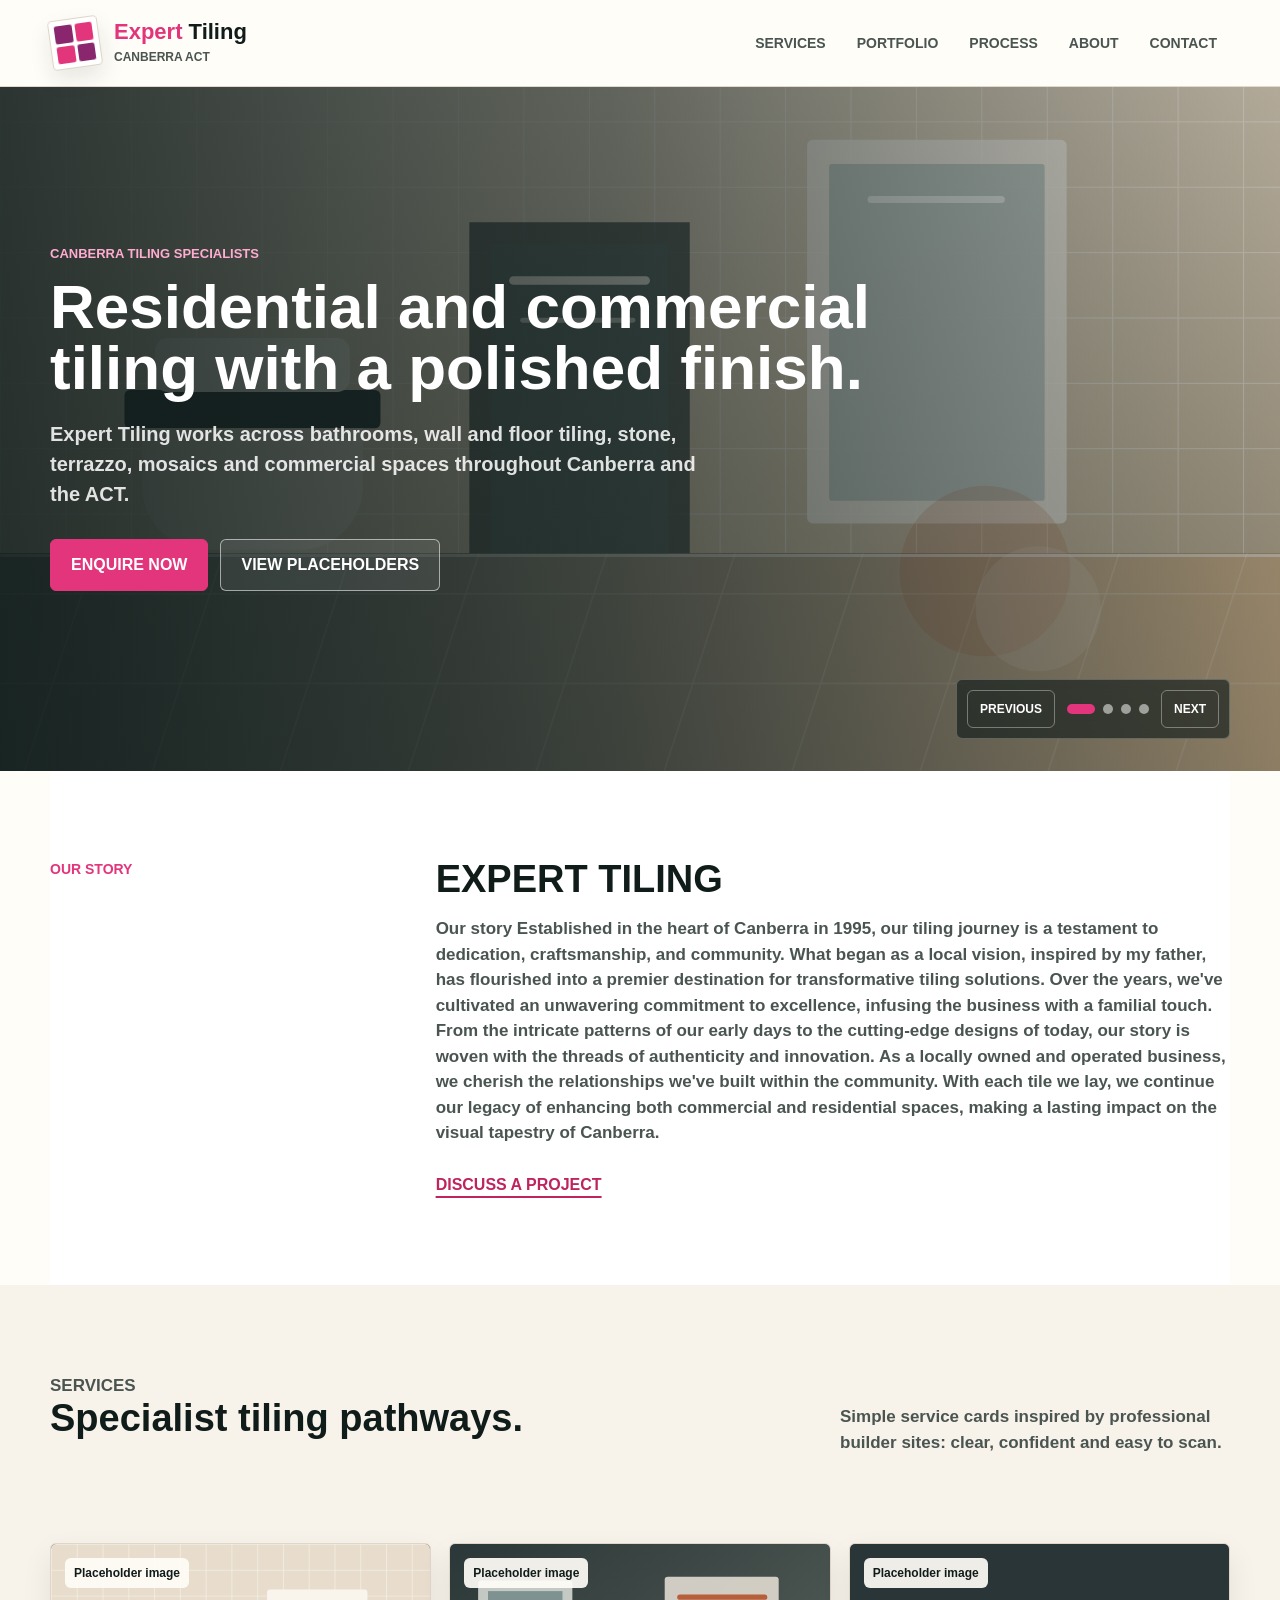
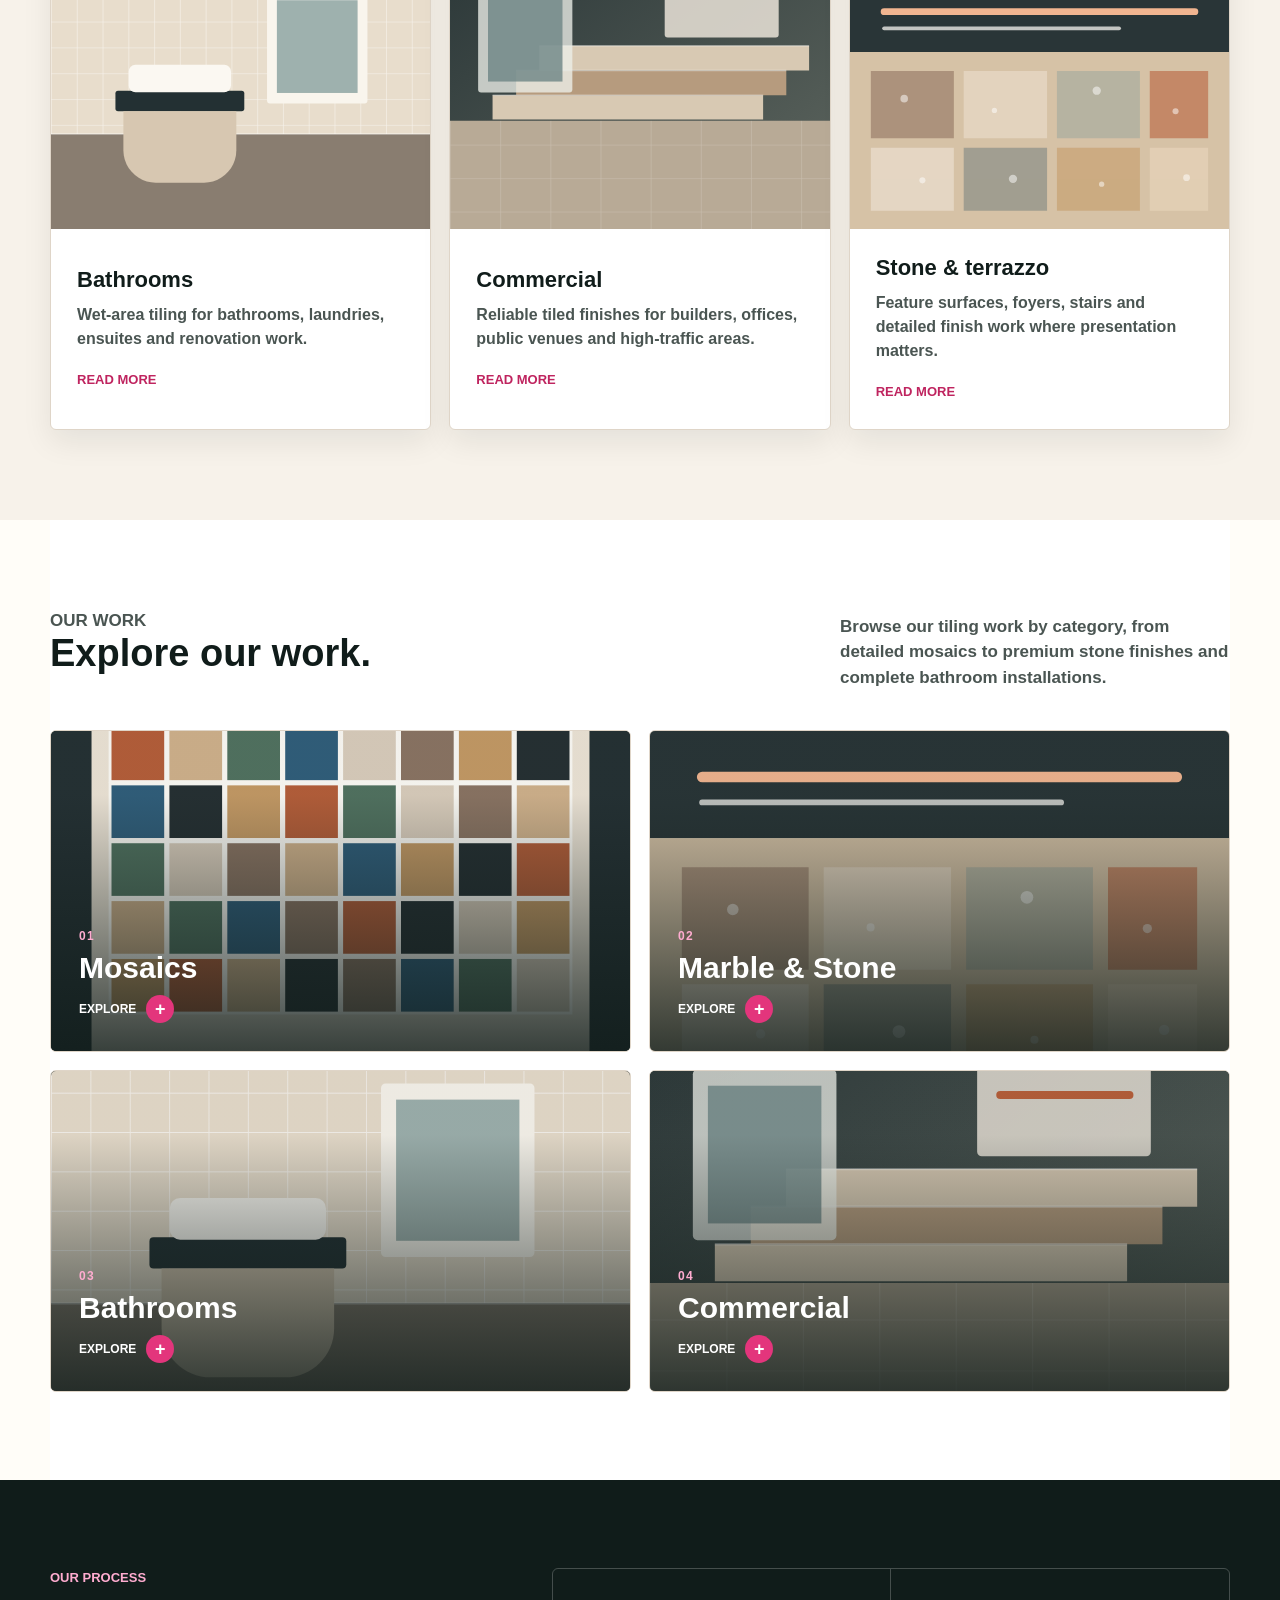
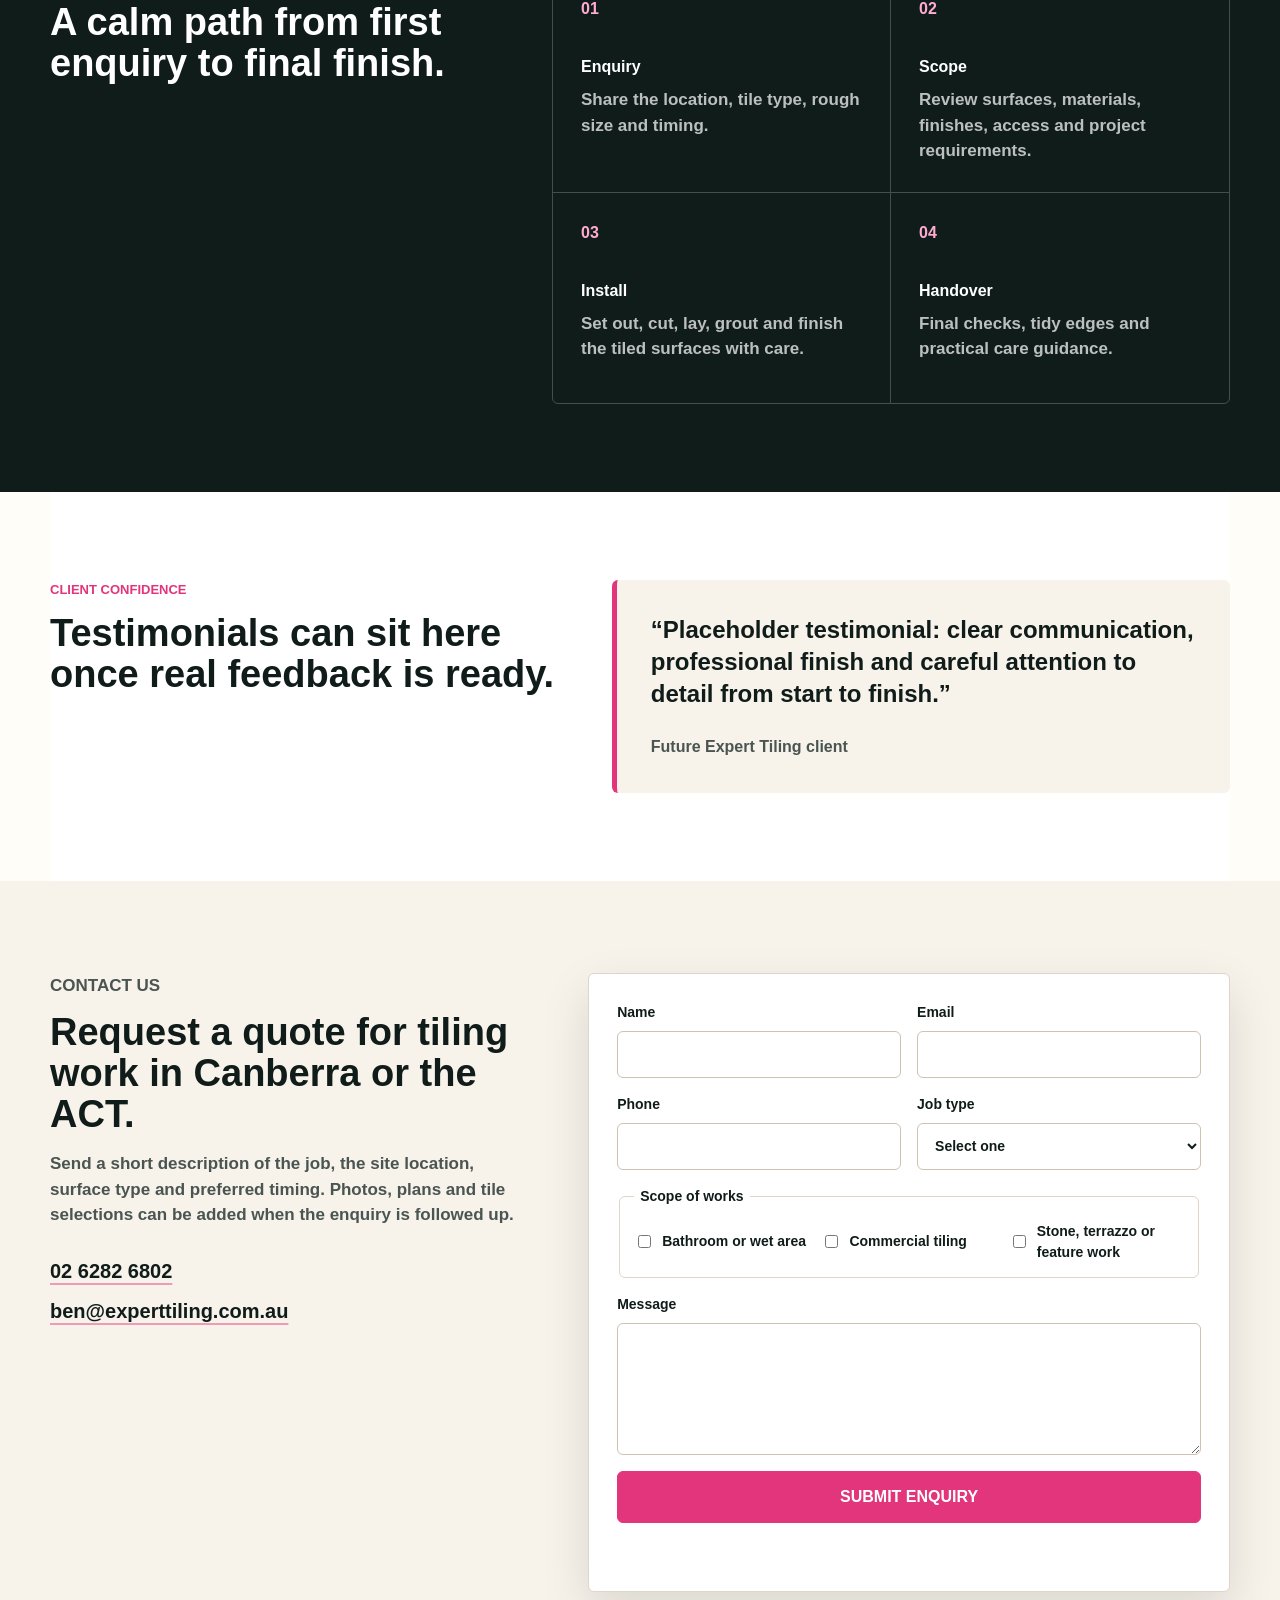
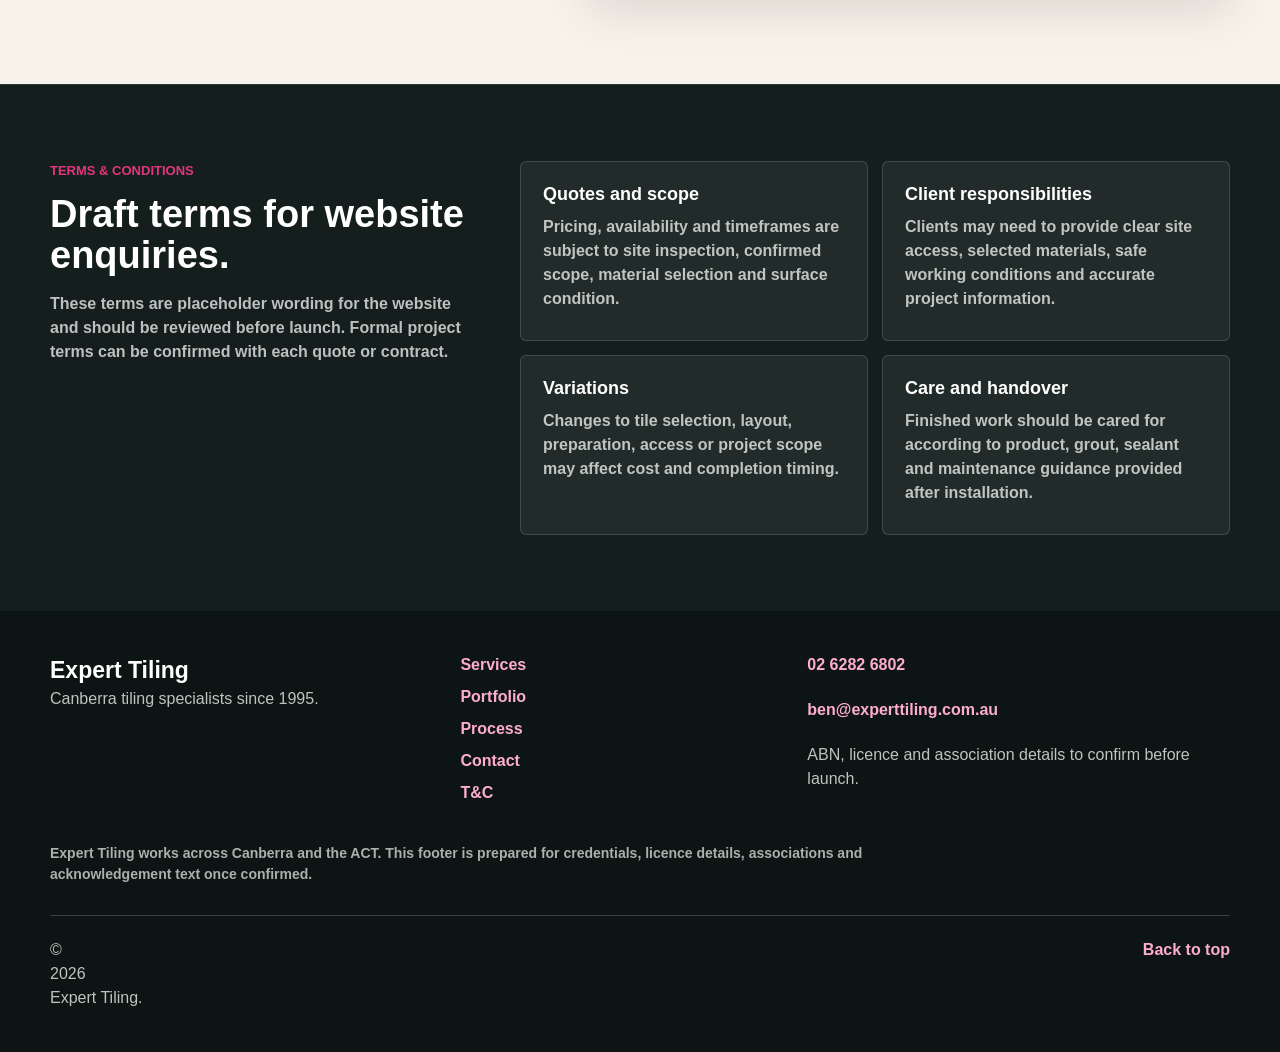
==== commit 047f7377: "changed our story" ====
--- a/index.html
+++ b/index.html
@@ -80,13 +80,13 @@
       </section>
 
       <section class="intro section" id="about" aria-labelledby="intro-title">
-        <div class="intro-label">Welcome to</div>
+        <div class="intro-label">Our Story</div>
         <div class="intro-content">
           <h2 id="intro-title">Expert Tiling</h2>
           <p>
-            A straightforward, professional website for a long-running Canberra tiling business.
-            This version keeps the structure clean and premium while clearly using temporary
-            placeholder images until real project photography is available.
+            Our story
+Established in the heart of Canberra in 1995, our tiling journey is a testament to dedication, craftsmanship, and community. What began as a local vision, inspired by my father, has flourished into a premier destination for transformative tiling solutions. 
+Over the years, we've cultivated an unwavering commitment to excellence, infusing the business with a familial touch. From the intricate patterns of our early days to the cutting-edge designs of today, our story is woven with the threads of authenticity and innovation. As a locally owned and operated business, we cherish the relationships we've built within the community. With each tile we lay, we continue our legacy of enhancing both commercial and residential spaces, making a lasting impact on the visual tapestry of Canberra.
           </p>
           <a class="text-link" href="#contact">Discuss a project</a>
         </div>
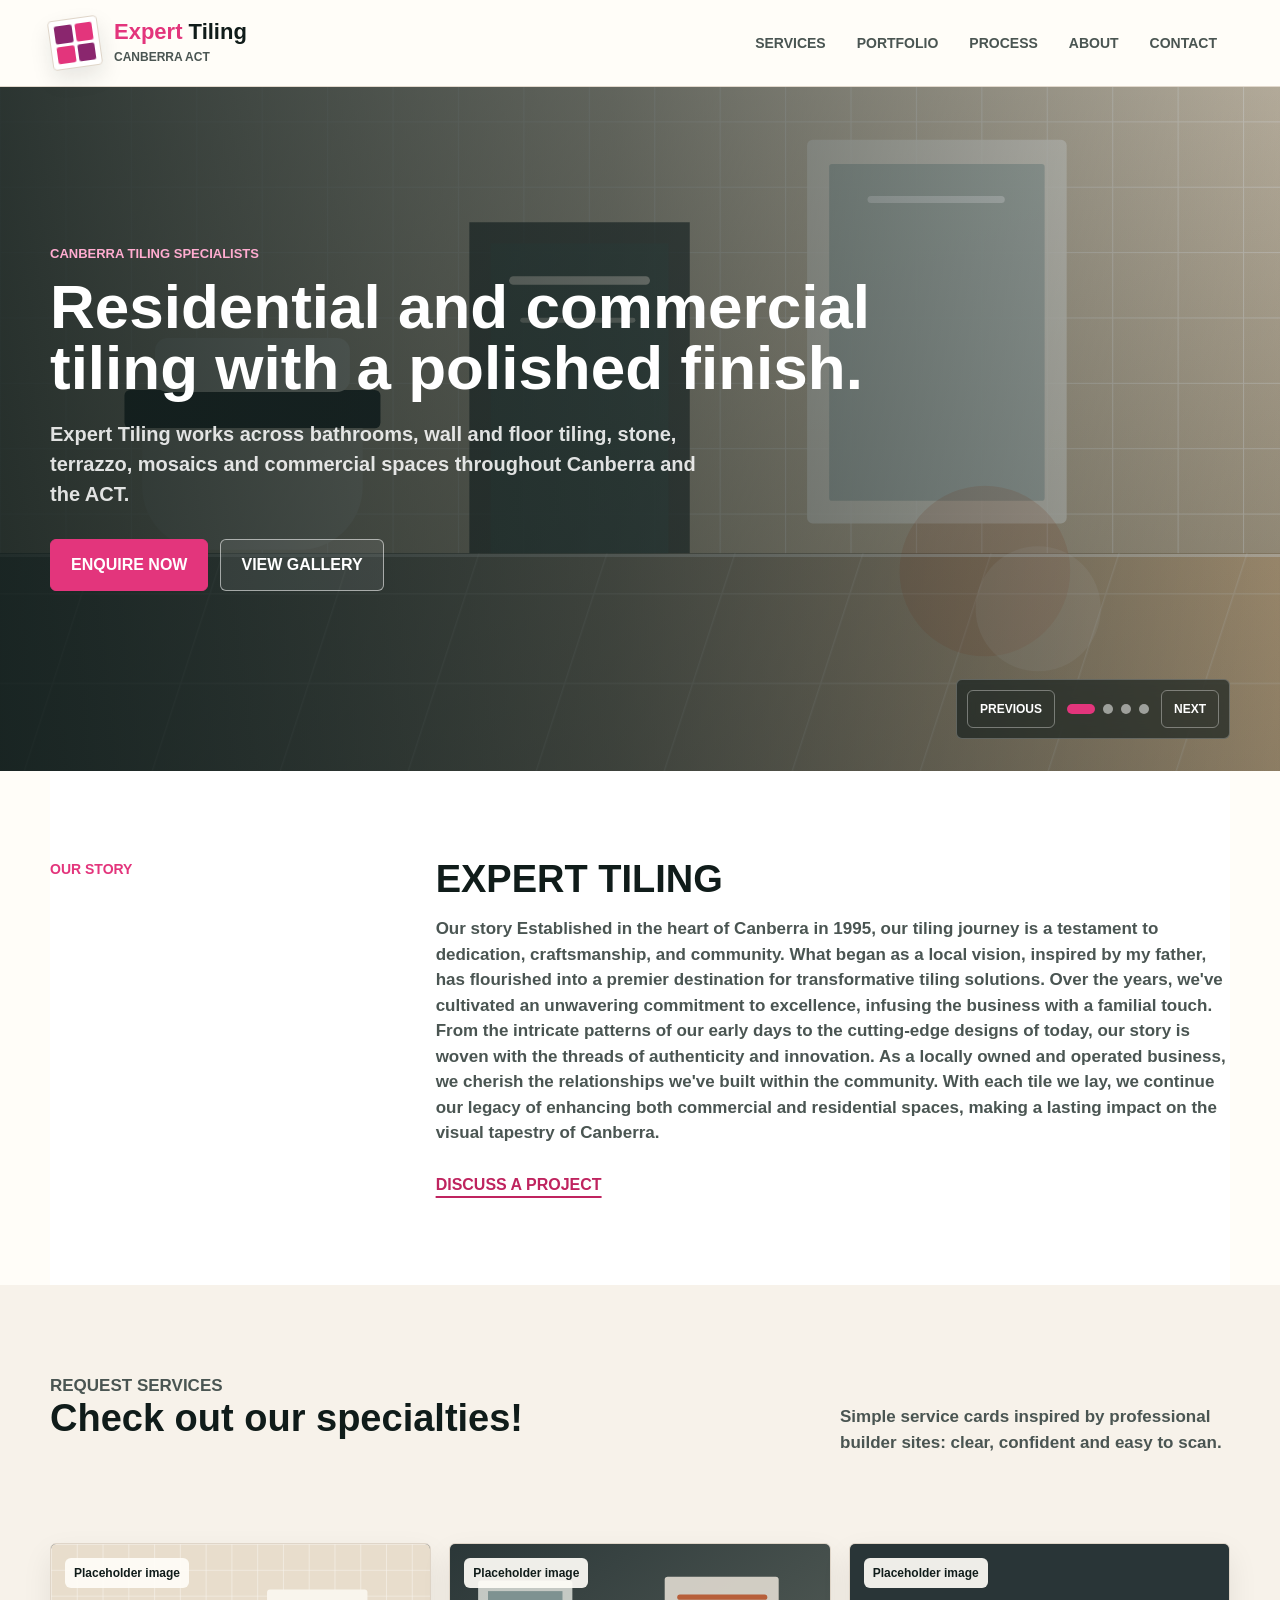
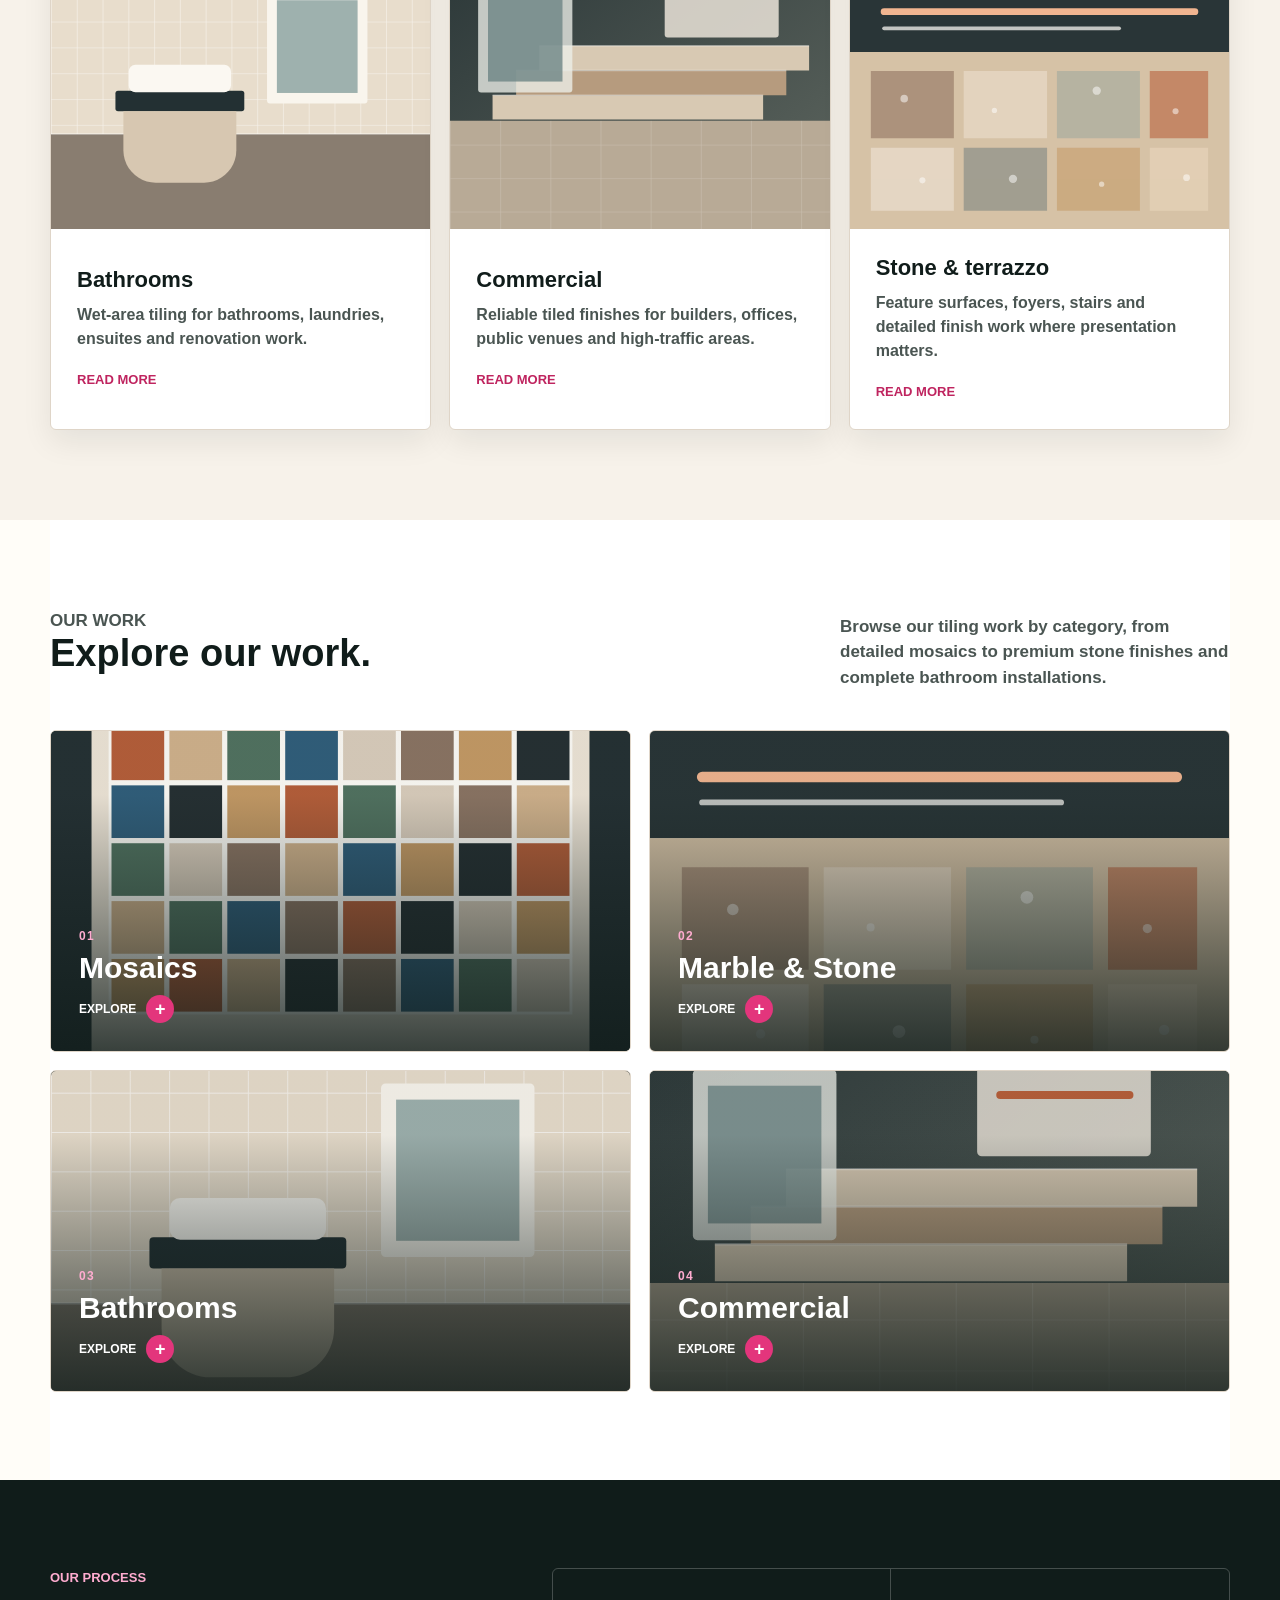
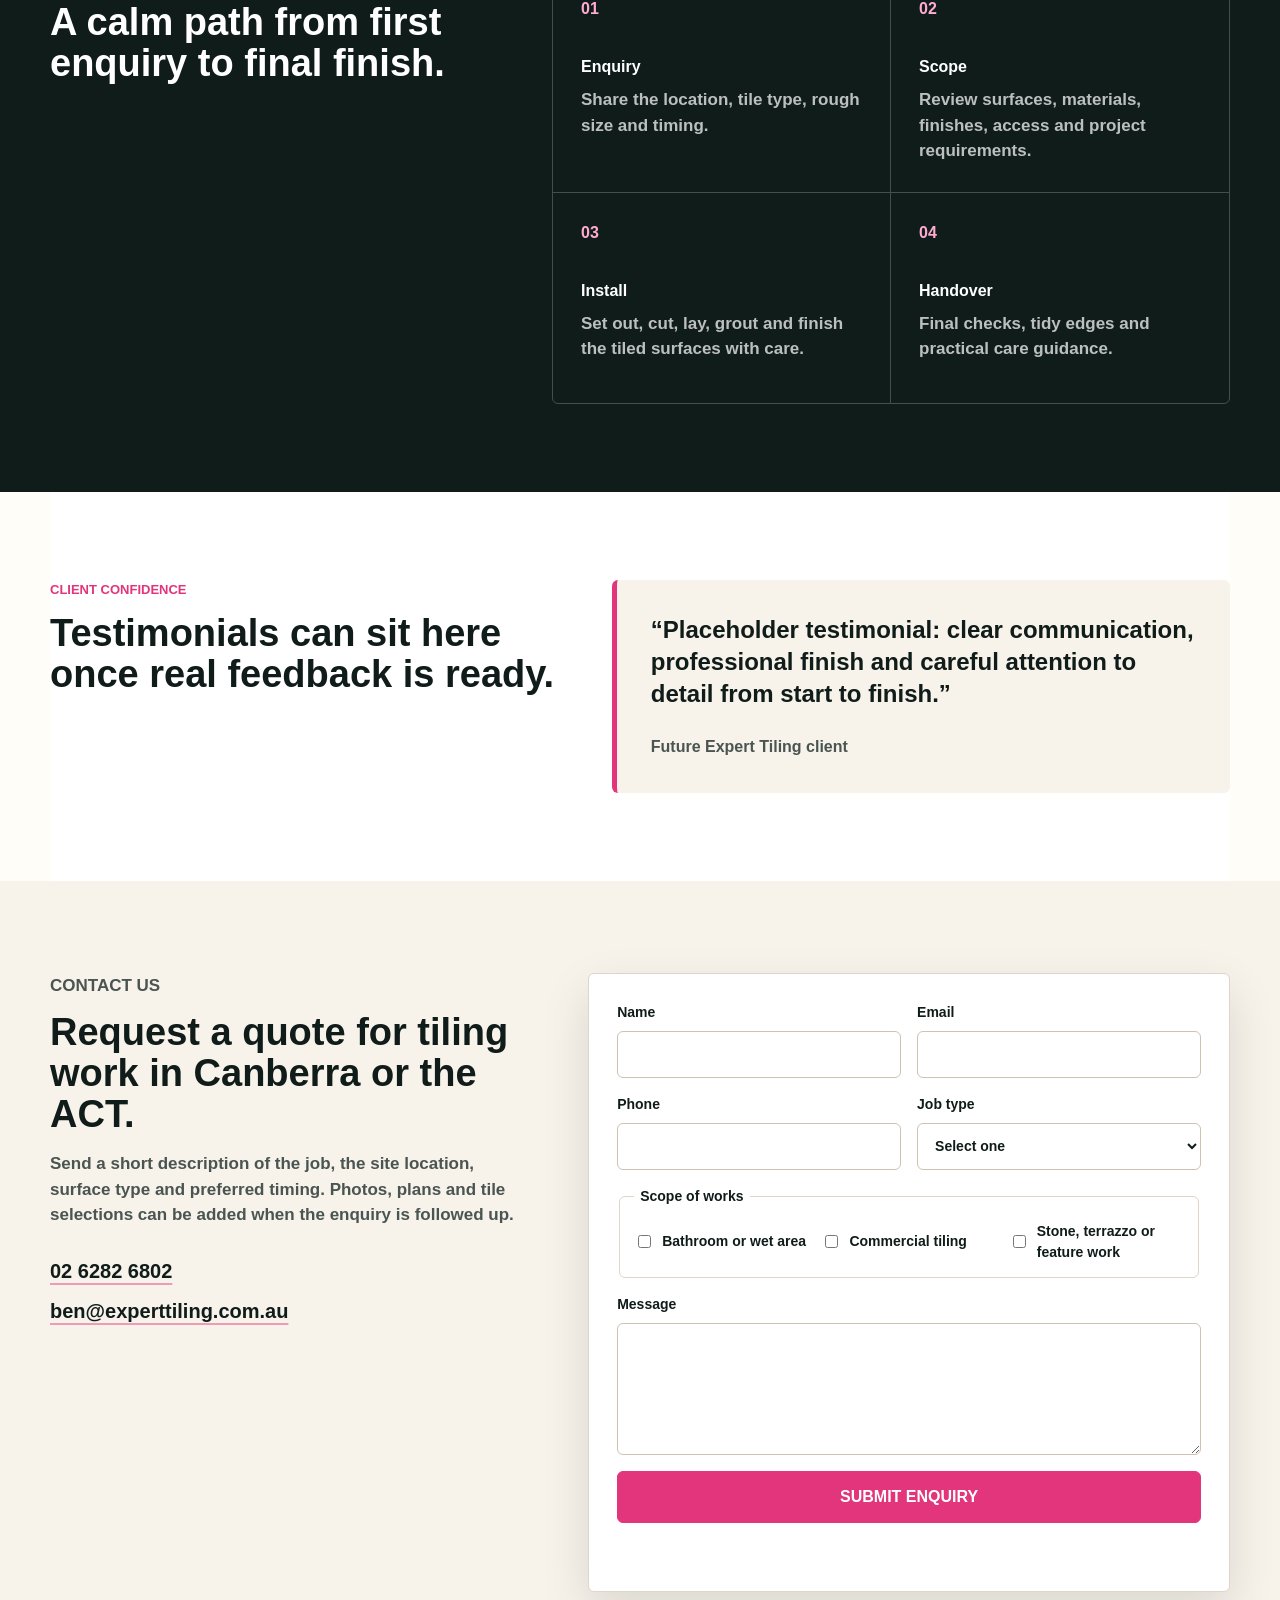
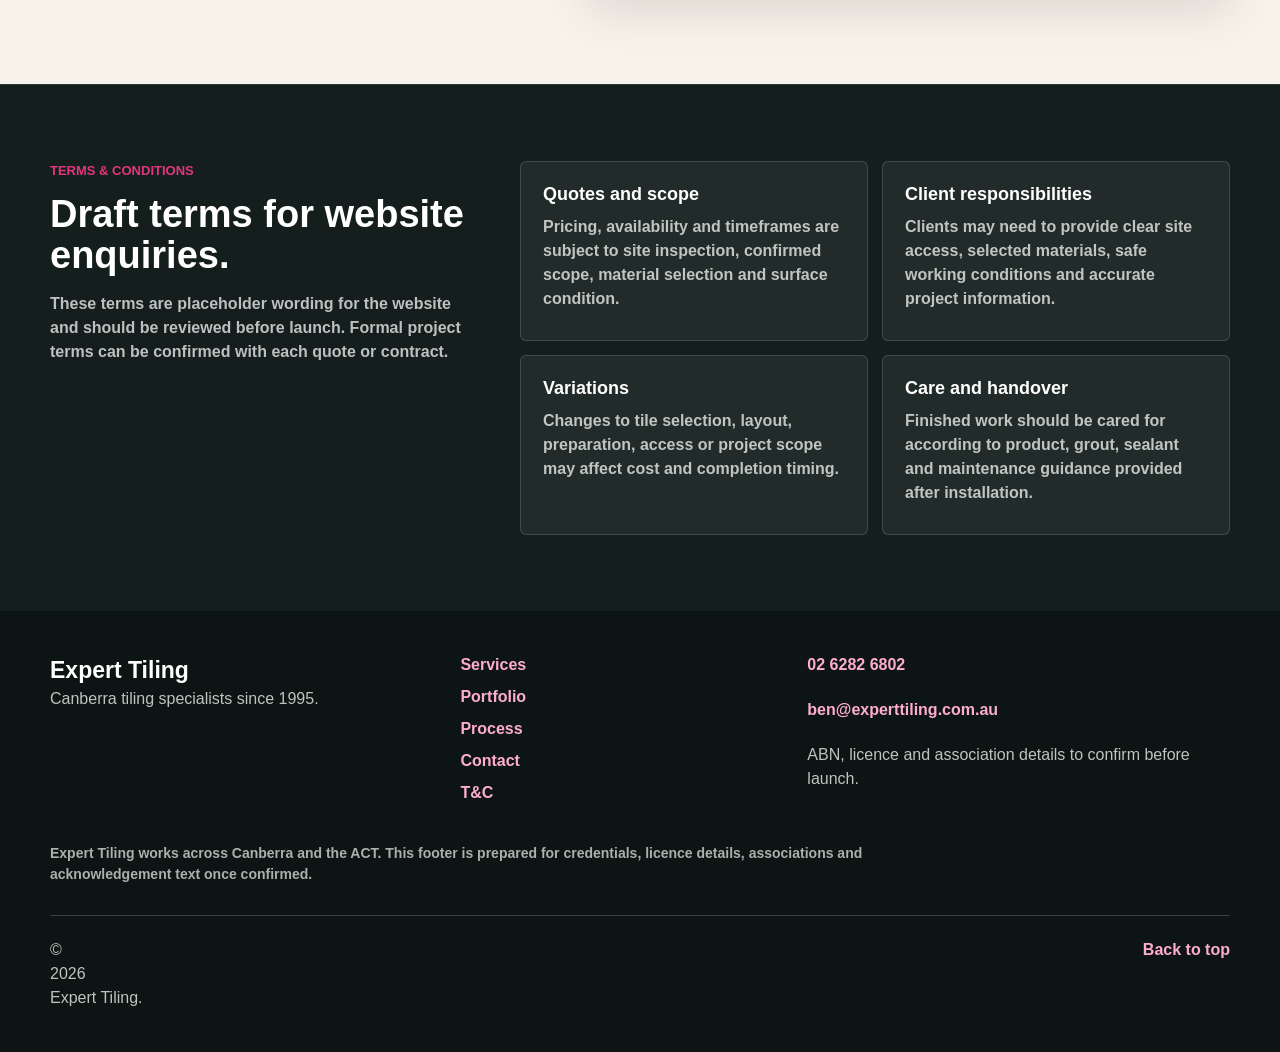
==== commit ef93a53e: "changed words" ====
--- a/index.html
+++ b/index.html
@@ -63,7 +63,7 @@
           </p>
           <div class="hero-actions" aria-label="Primary actions">
             <a class="button primary" href="#contact">Enquire now</a>
-            <a class="button secondary" href="#portfolio">View placeholders</a>
+            <a class="button secondary" href="#portfolio">View gallery</a>
           </div>
         </div>
 
@@ -95,8 +95,8 @@
       <section class="service-pathways" id="services" aria-labelledby="services-title">
         <div class="section-heading section">
           <div>
-            <p class="eyebrow">Services</p>
-            <h2 id="services-title">Specialist tiling pathways.</h2>
+            <p class="eyebrow">Request Services</p>
+            <h2 id="services-title">Check out our specialties!</h2>
           </div>
           <p>
             Simple service cards inspired by professional builder sites: clear, confident and easy to scan.
--- a/styles.css
+++ b/styles.css
@@ -688,7 +688,6 @@
   display: block;
   width: 100%;
   margin-bottom: 20px;
-  length: 100%;
 }
 
 .gallery-feature > img {
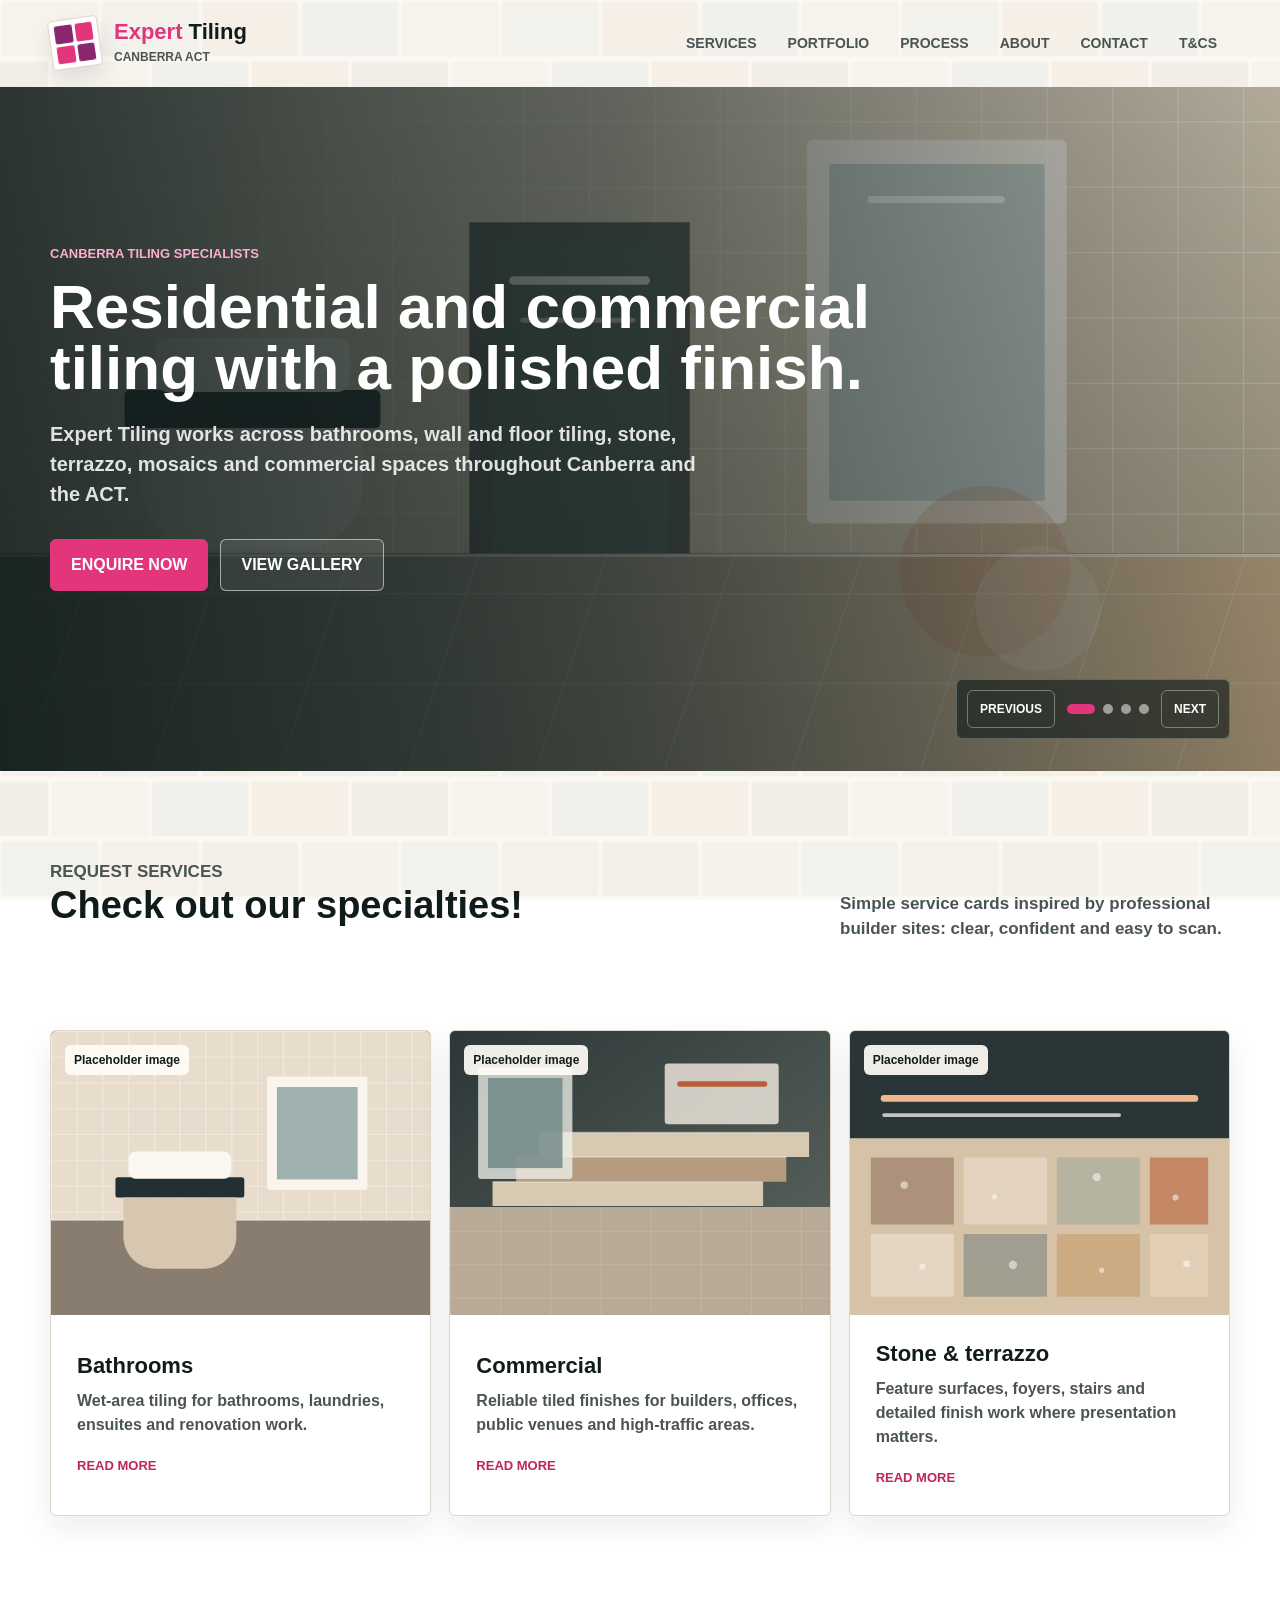
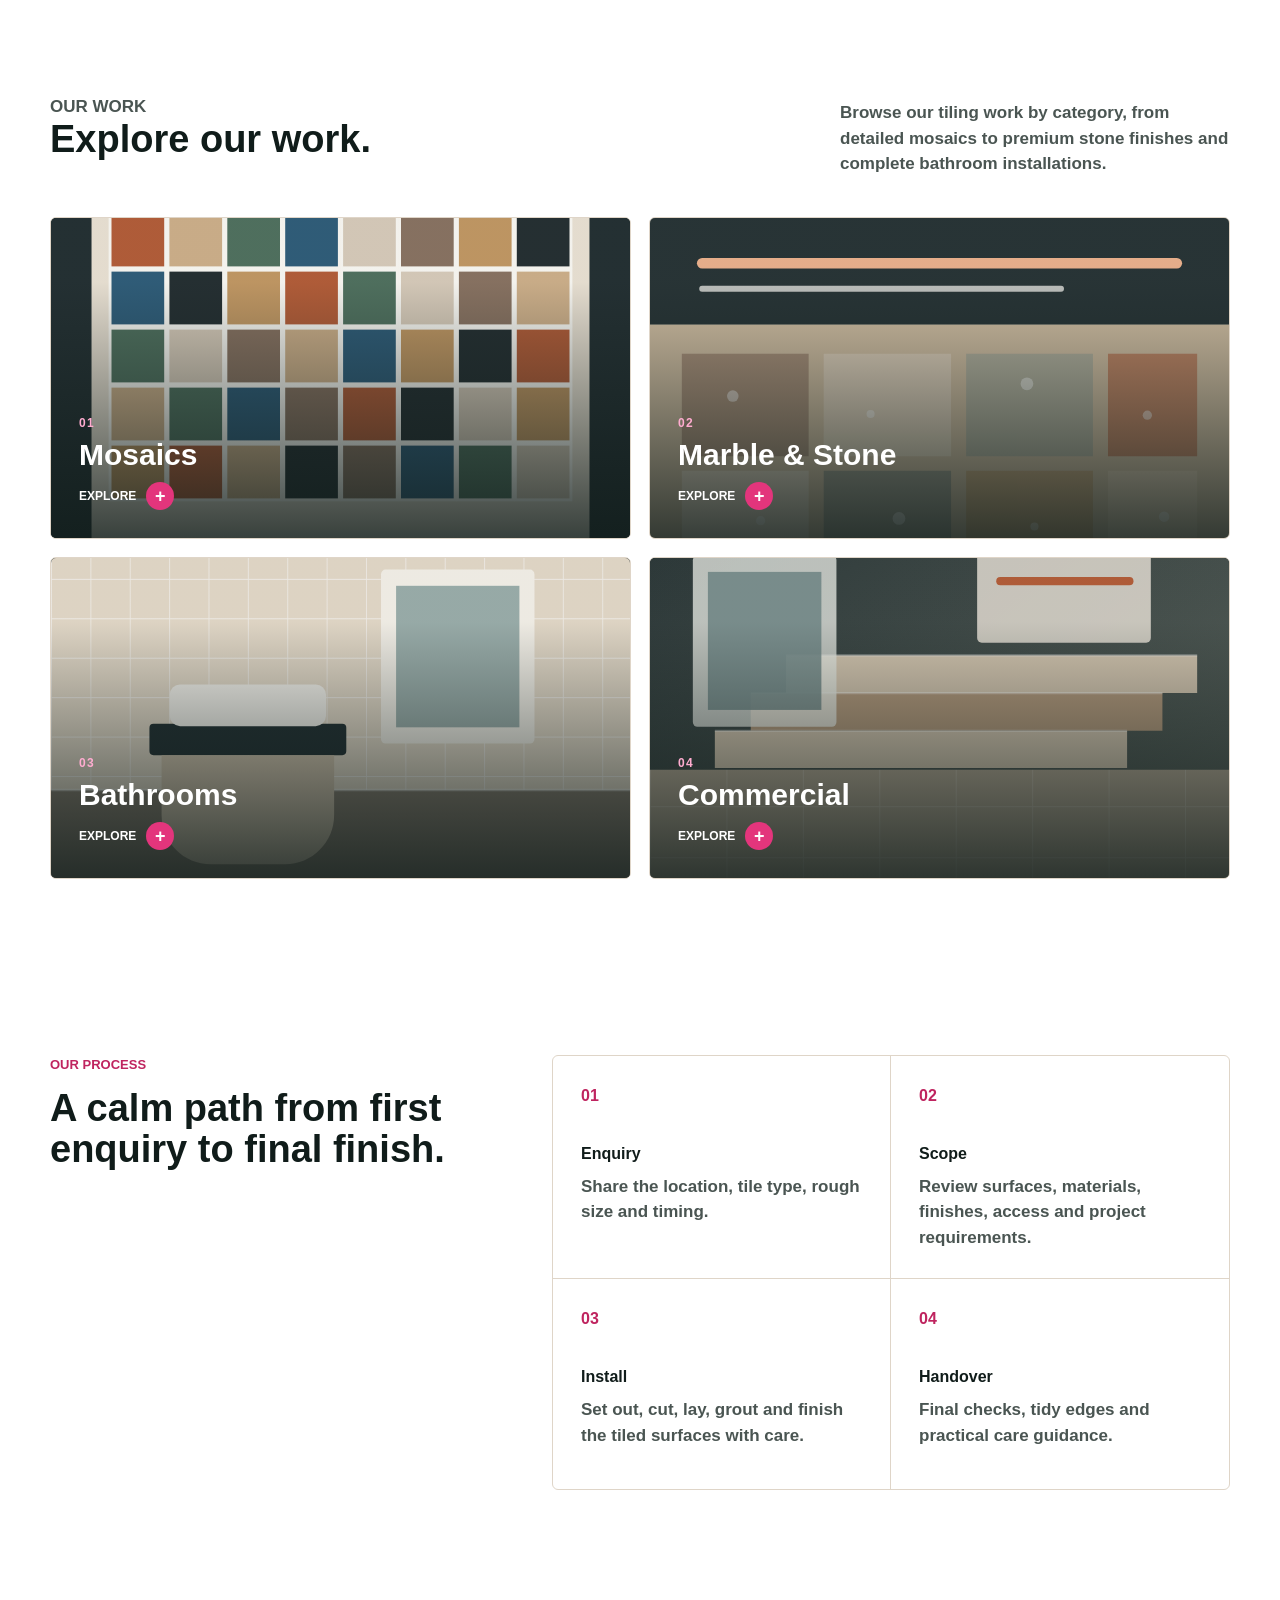
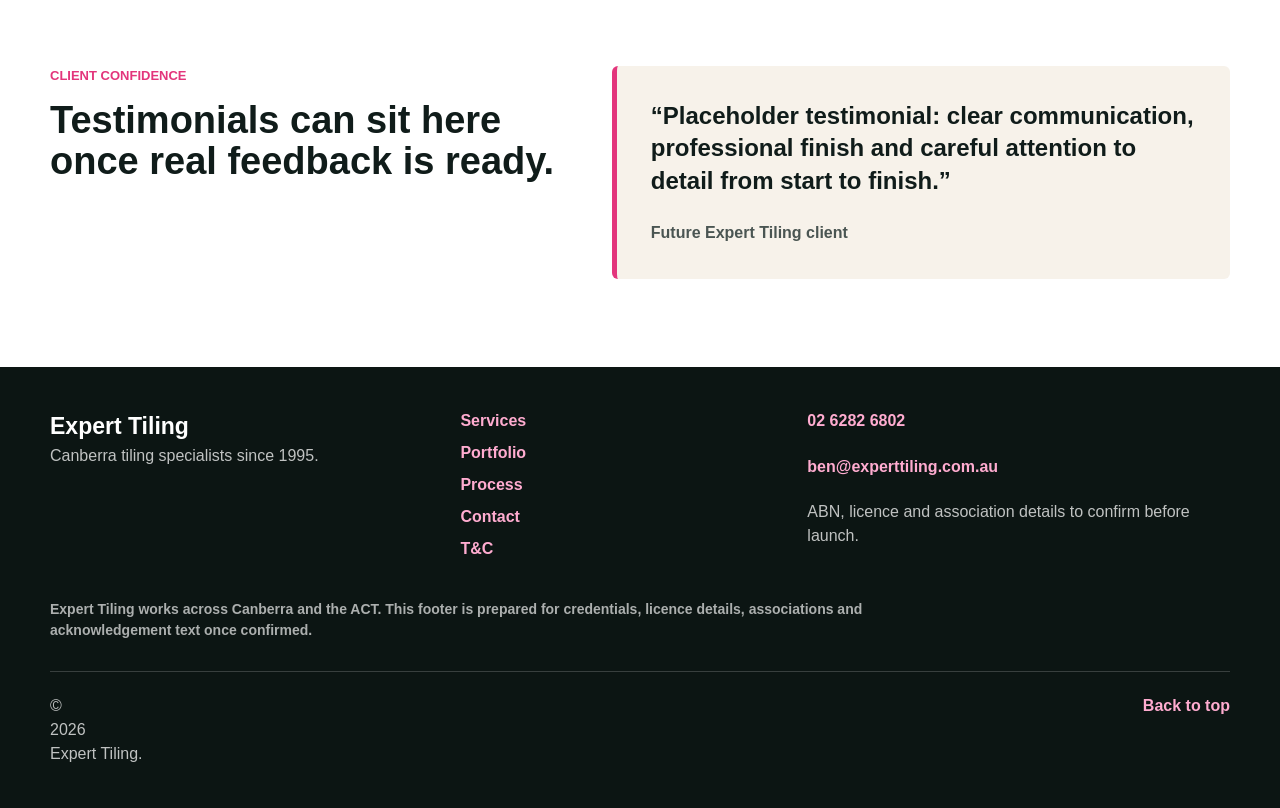
==== commit 64bbd878: "added static background, cleaned up the pages and moved some sections onto their own pages." ====
--- a/index.html
+++ b/index.html
@@ -11,7 +11,7 @@
     <link rel="preload" href="assets/hero-placeholder.svg" as="image">
     <link rel="stylesheet" href="styles.css">
   </head>
-  <body>
+  <body class="home-page">
     <header class="site-header" data-header>
       <div class="header-inner">
         <a class="brand" href="#top" aria-label="Expert Tiling home">
@@ -38,8 +38,9 @@
           <a href="#services">Services</a>
           <a href="#portfolio">Portfolio</a>
           <a href="#process">Process</a>
-          <a href="#about">About</a>
-          <a href="#contact">Contact</a>
+          <a href="about.html">About</a>
+          <a href="contact.html">Contact</a>
+          <a href="terms.html">T&amp;Cs</a>
         </nav>
       </div>
     </header>
@@ -62,7 +63,7 @@
             mosaics and commercial spaces throughout Canberra and the ACT.
           </p>
           <div class="hero-actions" aria-label="Primary actions">
-            <a class="button primary" href="#contact">Enquire now</a>
+            <a class="button primary" href="contact.html">Enquire now</a>
             <a class="button secondary" href="#portfolio">View gallery</a>
           </div>
         </div>
@@ -712,36 +713,6 @@
         </form>
       </section>
 
-      <section class="terms-section" id="terms" aria-labelledby="terms-title">
-        <div class="terms-inner">
-          <div>
-            <p class="eyebrow">Terms & conditions</p>
-            <h2 id="terms-title">Draft terms for website enquiries.</h2>
-            <p>
-              These terms are placeholder wording for the website and should be reviewed before launch.
-              Formal project terms can be confirmed with each quote or contract.
-            </p>
-          </div>
-          <div class="terms-grid">
-            <article>
-              <h3>Quotes and scope</h3>
-              <p>Pricing, availability and timeframes are subject to site inspection, confirmed scope, material selection and surface condition.</p>
-            </article>
-            <article>
-              <h3>Client responsibilities</h3>
-              <p>Clients may need to provide clear site access, selected materials, safe working conditions and accurate project information.</p>
-            </article>
-            <article>
-              <h3>Variations</h3>
-              <p>Changes to tile selection, layout, preparation, access or project scope may affect cost and completion timing.</p>
-            </article>
-            <article>
-              <h3>Care and handover</h3>
-              <p>Finished work should be cared for according to product, grout, sealant and maintenance guidance provided after installation.</p>
-            </article>
-          </div>
-        </div>
-      </section>
     </main>
 
     <footer class="site-footer" id="site-credentials">
@@ -753,8 +724,8 @@
         <a href="#services">Services</a>
         <a href="#portfolio">Portfolio</a>
         <a href="#process">Process</a>
-        <a href="#contact">Contact</a>
-        <a href="#terms">T&C</a>
+        <a href="contact.html">Contact</a>
+        <a href="terms.html">T&C</a>
       </nav>
       <div class="footer-contact">
         <a href="tel:+61262826802">02 6282 6802</a>
@@ -771,6 +742,7 @@
       </div>
     </footer>
 
+    <script src="section-router.js"></script>
     <script src="script.js"></script>
   </body>
 </html>
--- a/styles.css
+++ b/styles.css
@@ -1,8 +1,14 @@
 :root {
   --ink: #101c1a;
+  --ink-rgb: 16, 28, 26;
   --ink-soft: #4a5552;
   --paper: #f7f2ea;
+  --paper-rgb: 247, 242, 234;
   --paper-strong: #fffdf8;
+  --paper-strong-rgb: 255, 253, 248;
+  --terms-rgb: 20, 31, 29;
+  --tile-band-height: 106px;
+  --tile-content-gap: 32px;
   --line: #dfd5c8;
   --tile-purple: #8a266e;
   --expert-pink: #e3357c;
@@ -24,6 +30,7 @@
 
 body {
   margin: 0;
+  overflow-x: clip;
   color: var(--ink);
   background: var(--paper-strong);
   font-family: Arial, Helvetica, sans-serif;
@@ -71,10 +78,16 @@
   background: rgba(255, 253, 248, 0.98);
   border-bottom: 1px solid rgba(223, 213, 200, 0.9);
   backdrop-filter: blur(14px);
+  transition: transform 300ms ease, box-shadow 300ms ease, background 300ms ease;
+  will-change: transform;
 }
 
 .site-header.has-shadow {
   box-shadow: 0 10px 30px rgba(16, 28, 26, 0.08);
+}
+
+.site-header.is-hidden {
+  transform: translateY(calc(-100% - 1px));
 }
 
 .header-inner {
@@ -405,6 +418,107 @@
   padding-bottom: 90px;
 }
 
+/* Six staggered tile rows soften only the high-contrast section changes. */
+.service-pathways,
+.gallery,
+.process-band,
+.testimonial,
+.contact-section,
+.terms-section {
+  position: relative;
+  isolation: isolate;
+}
+
+.service-pathways > *,
+.gallery > *,
+.process-band > *,
+.testimonial > *,
+.contact-section > *,
+.terms-section > * {
+  position: relative;
+  z-index: 1;
+}
+
+.service-pathways::before,
+.gallery::before,
+.process-band::before,
+.testimonial::before,
+.contact-section::before,
+.terms-section::before {
+  position: absolute;
+  top: 0;
+  left: 50%;
+  width: 100vw;
+  z-index: 0;
+  height: var(--tile-band-height);
+  pointer-events: none;
+  content: "";
+  transform: translateX(-50%);
+  background:
+    linear-gradient(90deg, rgba(var(--tile-transition-from), 1) 0 42px, transparent 42px) 0 0 / 46px 16px repeat-x,
+    linear-gradient(90deg, rgba(var(--tile-transition-from), var(--tile-opacity-2, 0.78)) 0 42px, transparent 42px) 23px 18px / 46px 16px repeat-x,
+    linear-gradient(90deg, rgba(var(--tile-transition-from), var(--tile-opacity-3, 0.5)) 0 42px, transparent 42px) 0 36px / 46px 16px repeat-x,
+    linear-gradient(90deg, rgba(var(--tile-transition-from), var(--tile-opacity-4, 0.26)) 0 42px, transparent 42px) 23px 54px / 46px 16px repeat-x,
+    linear-gradient(90deg, rgba(var(--tile-transition-from), var(--tile-opacity-5, 0.12)) 0 42px, transparent 42px) 0 72px / 46px 16px repeat-x,
+    linear-gradient(90deg, rgba(var(--tile-transition-from), var(--tile-opacity-6, 0.05)) 0 42px, transparent 42px) 23px 90px / 46px 16px repeat-x,
+    linear-gradient(180deg,
+      rgb(var(--tile-transition-from)) 0,
+      rgb(var(--tile-transition-from)) 8%,
+      rgb(var(--tile-transition-to)) 100%);
+}
+
+.service-pathways > .section-heading,
+.process-band > .section,
+.gallery,
+.testimonial {
+  padding-top: calc(var(--tile-band-height) + var(--tile-content-gap));
+}
+
+.service-pathways {
+  --tile-transition-from: var(--paper-strong-rgb);
+  --tile-transition-to: var(--paper-rgb);
+  --tile-opacity-2: 0.94;
+  --tile-opacity-3: 0.78;
+  --tile-opacity-4: 0.56;
+  --tile-opacity-5: 0.34;
+  --tile-opacity-6: 0.18;
+}
+
+.gallery {
+  --tile-transition-from: var(--paper-rgb);
+  --tile-transition-to: var(--paper-strong-rgb);
+  --tile-opacity-2: 0.94;
+  --tile-opacity-3: 0.78;
+  --tile-opacity-4: 0.56;
+  --tile-opacity-5: 0.34;
+  --tile-opacity-6: 0.18;
+}
+
+.process-band {
+  --tile-transition-from: var(--paper-strong-rgb);
+  --tile-transition-to: var(--ink-rgb);
+}
+
+.testimonial {
+  --tile-transition-from: var(--ink-rgb);
+  --tile-transition-to: var(--paper-strong-rgb);
+}
+
+.contact-section {
+  --tile-transition-from: var(--paper-strong-rgb);
+  --tile-transition-to: var(--paper-rgb);
+  --tile-opacity-2: 0.94;
+  --tile-opacity-3: 0.78;
+  --tile-opacity-4: 0.56;
+  --tile-opacity-5: 0.34;
+  --tile-opacity-6: 0.18;
+}
+
+.terms-section {
+  --tile-transition-from: var(--paper-rgb);
+  --tile-transition-to: var(--terms-rgb);
+}
+
 .intro {
   display: grid;
   grid-template-columns: 0.42fr 1fr;
@@ -446,6 +560,8 @@
 
 .service-pathways {
   background: var(--paper);
+  box-shadow: 0 0 0 100vmax var(--paper);
+  clip-path: inset(0 -100vmax);
 }
 
 .section-heading {
@@ -1003,6 +1119,8 @@
 .process-band {
   background: var(--ink);
   color: #fff;
+  box-shadow: 0 0 0 100vmax var(--ink);
+  clip-path: inset(0 -100vmax);
 }
 
 .process-band .eyebrow {
@@ -1095,7 +1213,7 @@
   display: grid;
   grid-template-columns: 0.86fr 1.14fr;
   gap: 54px;
-  padding: 92px max(24px, calc((100vw - var(--max)) / 2));
+  padding: calc(var(--tile-band-height) + var(--tile-content-gap)) max(24px, calc((100vw - var(--max)) / 2)) 92px;
   background: var(--paper);
 }
 
@@ -1213,10 +1331,9 @@
 }
 
 .terms-section {
-  padding: 76px max(24px, calc((100vw - var(--max)) / 2));
+  padding: calc(var(--tile-band-height) + var(--tile-content-gap)) max(24px, calc((100vw - var(--max)) / 2)) 76px;
   color: #fff;
   background: #141f1d;
-  border-top: 1px solid rgba(255, 255, 255, 0.12);
 }
 
 .terms-inner {
@@ -1510,6 +1627,16 @@
     padding: 66px 18px;
   }
 
+  .terms-section {
+    padding-top: calc(var(--tile-band-height) + var(--tile-content-gap));
+  }
+
+  .gallery,
+  .testimonial,
+  .contact-section {
+    padding-top: calc(var(--tile-band-height) + var(--tile-content-gap));
+  }
+
   .quote-form {
     padding: 18px;
   }
@@ -1665,6 +1792,7 @@
 
 .site-header {
   transition:
+    transform 300ms ease,
     box-shadow 300ms ease,
     background 300ms ease;
 }
@@ -1752,4 +1880,277 @@
 }
 
 }
-}+}
+
+/* =========================================================
+   STATIC SINGLE-BACKGROUND LAYOUT
+   ========================================================= */
+
+body {
+  background: var(--paper-strong);
+  background-attachment: fixed;
+}
+
+.site-header {
+  background: var(--paper-strong);
+  backdrop-filter: none;
+}
+
+.hero,
+.intro,
+.service-pathways,
+.gallery,
+.process-band,
+.testimonial,
+.contact-section,
+.terms-section,
+.site-footer {
+  background: transparent;
+  box-shadow: none;
+}
+
+.process-band {
+  color: var(--ink);
+  clip-path: none;
+}
+
+.hero {
+  min-height: auto;
+  overflow: visible;
+}
+
+.hero-content {
+  margin: 0 auto;
+  padding: 88px 0;
+  color: var(--ink);
+}
+
+.hero .eyebrow,
+.process-band .eyebrow {
+  color: var(--expert-pink-dark);
+}
+
+.hero-copy,
+.process-list span {
+  color: var(--ink-soft);
+}
+
+.button.secondary {
+  color: var(--ink);
+  background: transparent;
+  border-color: var(--ink);
+}
+
+.button.secondary:hover,
+.button.secondary:focus-visible {
+  color: #fff;
+  background: var(--ink);
+}
+
+.service-pathways::before,
+.gallery::before,
+.process-band::before,
+.testimonial::before,
+.contact-section::before,
+.terms-section::before {
+  display: none;
+}
+
+.service-pathways > .section-heading,
+.process-band > .section,
+.gallery,
+.testimonial {
+  padding-top: 88px;
+}
+
+.contact-section {
+  padding: 92px max(24px, calc((100vw - var(--max)) / 2));
+}
+
+.terms-section {
+  padding: 76px max(24px, calc((100vw - var(--max)) / 2));
+  color: var(--ink);
+}
+
+.process-list {
+  background: rgba(255, 255, 255, 0.38);
+  border-color: var(--line);
+}
+
+.process-list li,
+.process-list li:nth-child(2n),
+.process-list li:nth-last-child(-n + 2) {
+  border-color: var(--line);
+}
+
+.process-list li::before {
+  color: var(--expert-pink-dark);
+}
+
+.terms-inner > div:first-child p:last-child,
+.terms-grid p {
+  color: var(--ink-soft);
+}
+
+.terms-grid article {
+  background: rgba(255, 255, 255, 0.46);
+  border-color: var(--line);
+}
+
+.terms-grid h3,
+.site-footer strong {
+  color: var(--ink);
+}
+
+.site-footer {
+  color: var(--ink-soft);
+}
+
+.acknowledgement {
+  color: var(--ink-soft);
+}
+
+.footer-bottom {
+  border-top-color: var(--line);
+}
+
+.fade-panel,
+.fade-panel.is-visible {
+  opacity: 1;
+  transform: none;
+  transition: none;
+}
+
+@media (max-width: 680px) {
+  .hero-content,
+  .service-pathways > .section-heading,
+  .process-band > .section,
+  .gallery,
+  .testimonial {
+    padding-top: 66px;
+  }
+
+  .hero-content {
+    padding-bottom: 66px;
+  }
+
+  .contact-section,
+  .terms-section {
+    padding: 66px 18px;
+  }
+}
+
+/* Hero slider remains the visual exception to the static page background. */
+.hero {
+  min-height: 76svh;
+  overflow: hidden;
+  background: var(--ink);
+}
+
+.hero-content {
+  margin: auto;
+  padding: 88px 0 112px;
+  color: #fff;
+}
+
+.hero .eyebrow {
+  color: #ffacd0;
+}
+
+.hero-copy {
+  color: rgba(255, 255, 255, 0.86);
+}
+
+.button.secondary {
+  color: #fff;
+  background: rgba(255, 255, 255, 0.08);
+  border-color: rgba(255, 255, 255, 0.55);
+}
+
+.button.secondary:hover,
+.button.secondary:focus-visible {
+  color: #fff;
+  background: rgba(255, 255, 255, 0.16);
+}
+
+@media (max-width: 680px) {
+  .hero-content {
+    padding: 56px 0 122px;
+  }
+}
+
+.terms-grid h2 {
+  margin-bottom: 10px;
+  color: var(--ink);
+  font-size: 18px;
+  line-height: 1.18;
+}
+
+.site-footer {
+  color: rgba(255, 255, 255, 0.74);
+  background: #0c1513;
+}
+
+.site-footer strong {
+  color: #fff;
+}
+
+.acknowledgement {
+  color: rgba(255, 255, 255, 0.66);
+}
+
+.footer-bottom {
+  border-top-color: rgba(255, 255, 255, 0.18);
+}
+
+/* =========================================================
+   SINGLE FIXED IMAGE BACKGROUND
+   ========================================================= */
+
+body {
+  background:
+    linear-gradient(rgba(255, 253, 248, 0.78), rgba(255, 253, 248, 0.78)),
+    url("assets/tile-background.svg") top left / 400px 240px fixed repeat;
+  background-attachment: fixed, fixed;
+}
+
+.site-header,
+.site-header.is-compact,
+.site-header.has-shadow {
+  background: transparent;
+  border-bottom-color: transparent;
+  box-shadow: none;
+  backdrop-filter: none;
+}
+
+.home-page #about,
+.home-page #contact {
+  display: none;
+}
+
+.section-page-body main {
+  min-height: 60vh;
+}
+
+.routed-section-page main > section:not(.active-section) {
+  display: none !important;
+}
+
+.section-page-loading {
+  width: min(var(--max), calc(100% - 48px));
+  padding: 88px 0;
+  margin: 0 auto;
+  color: var(--ink-soft);
+  font-weight: 800;
+}
+
+.section-page-error {
+  min-height: 55vh;
+}
+
+@media (max-width: 680px) {
+  .section-page-loading {
+    width: calc(100% - 36px);
+    padding: 66px 0;
+  }
+}
